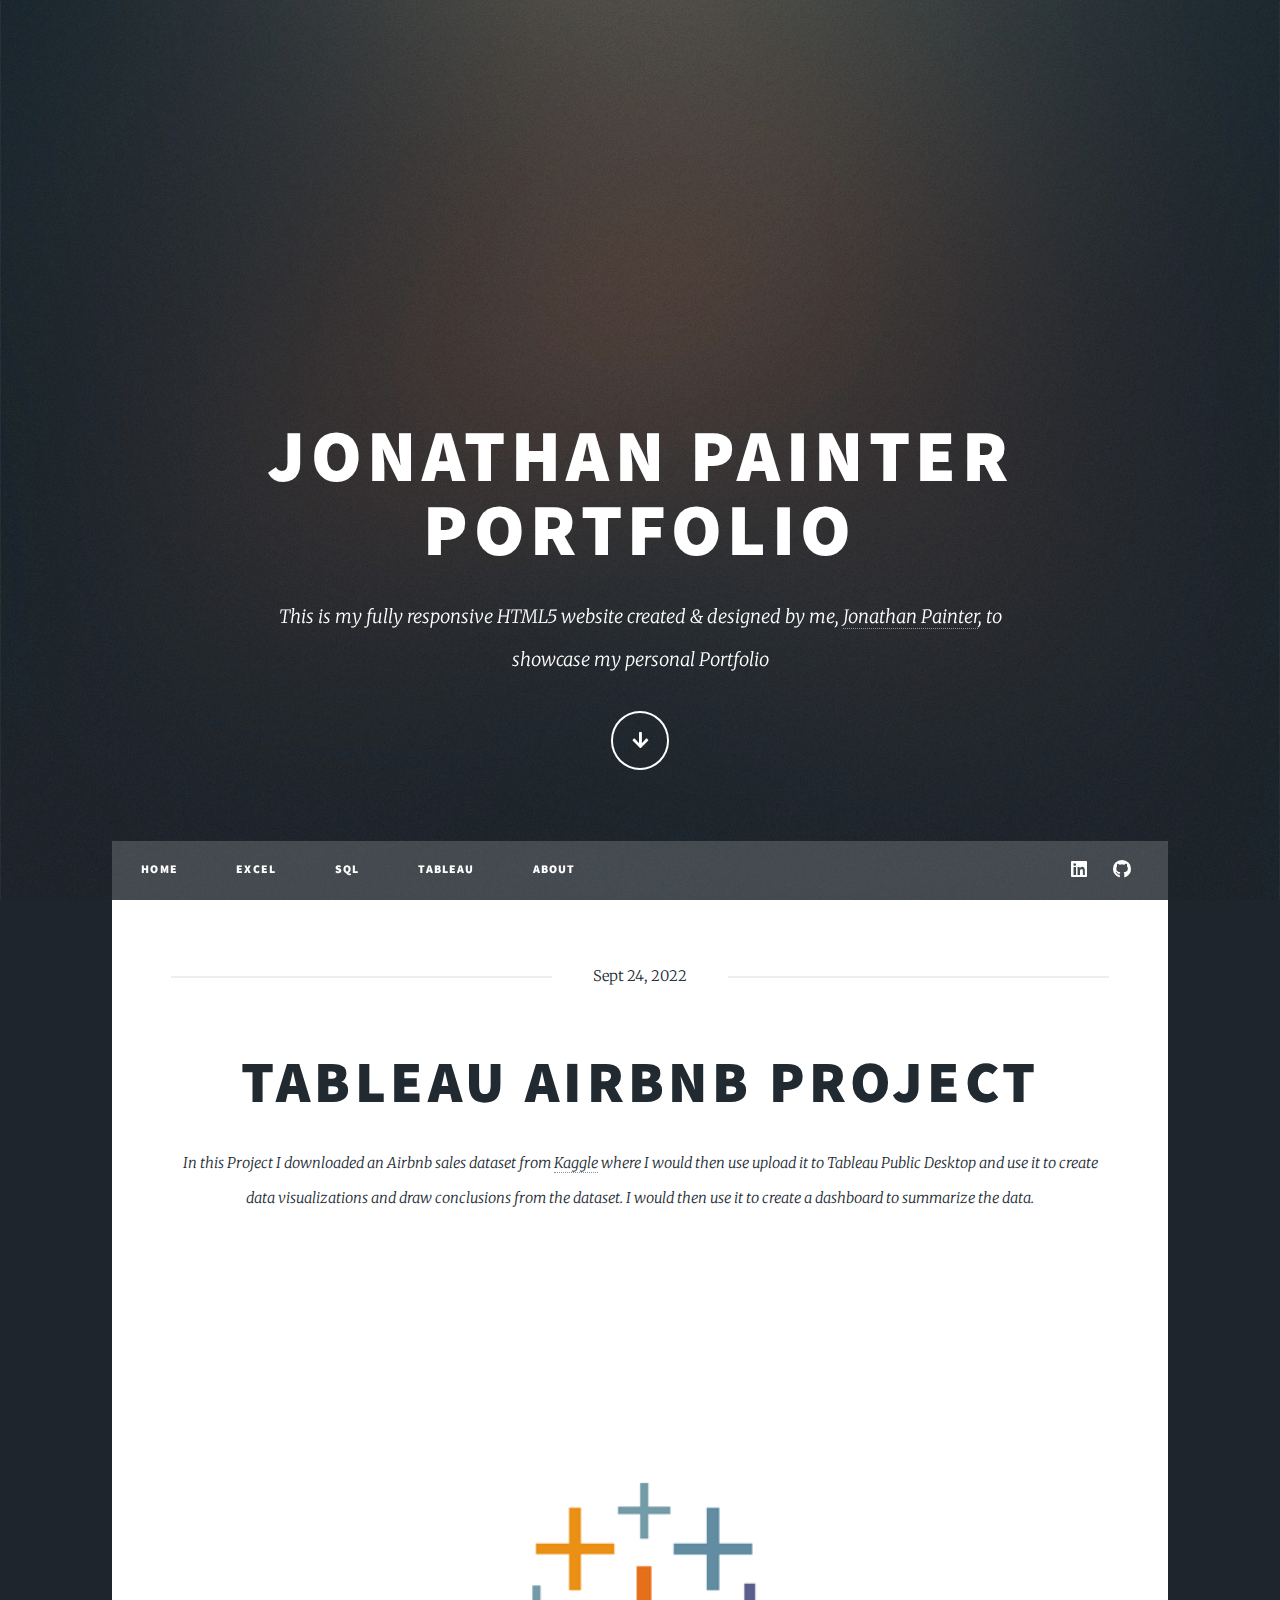
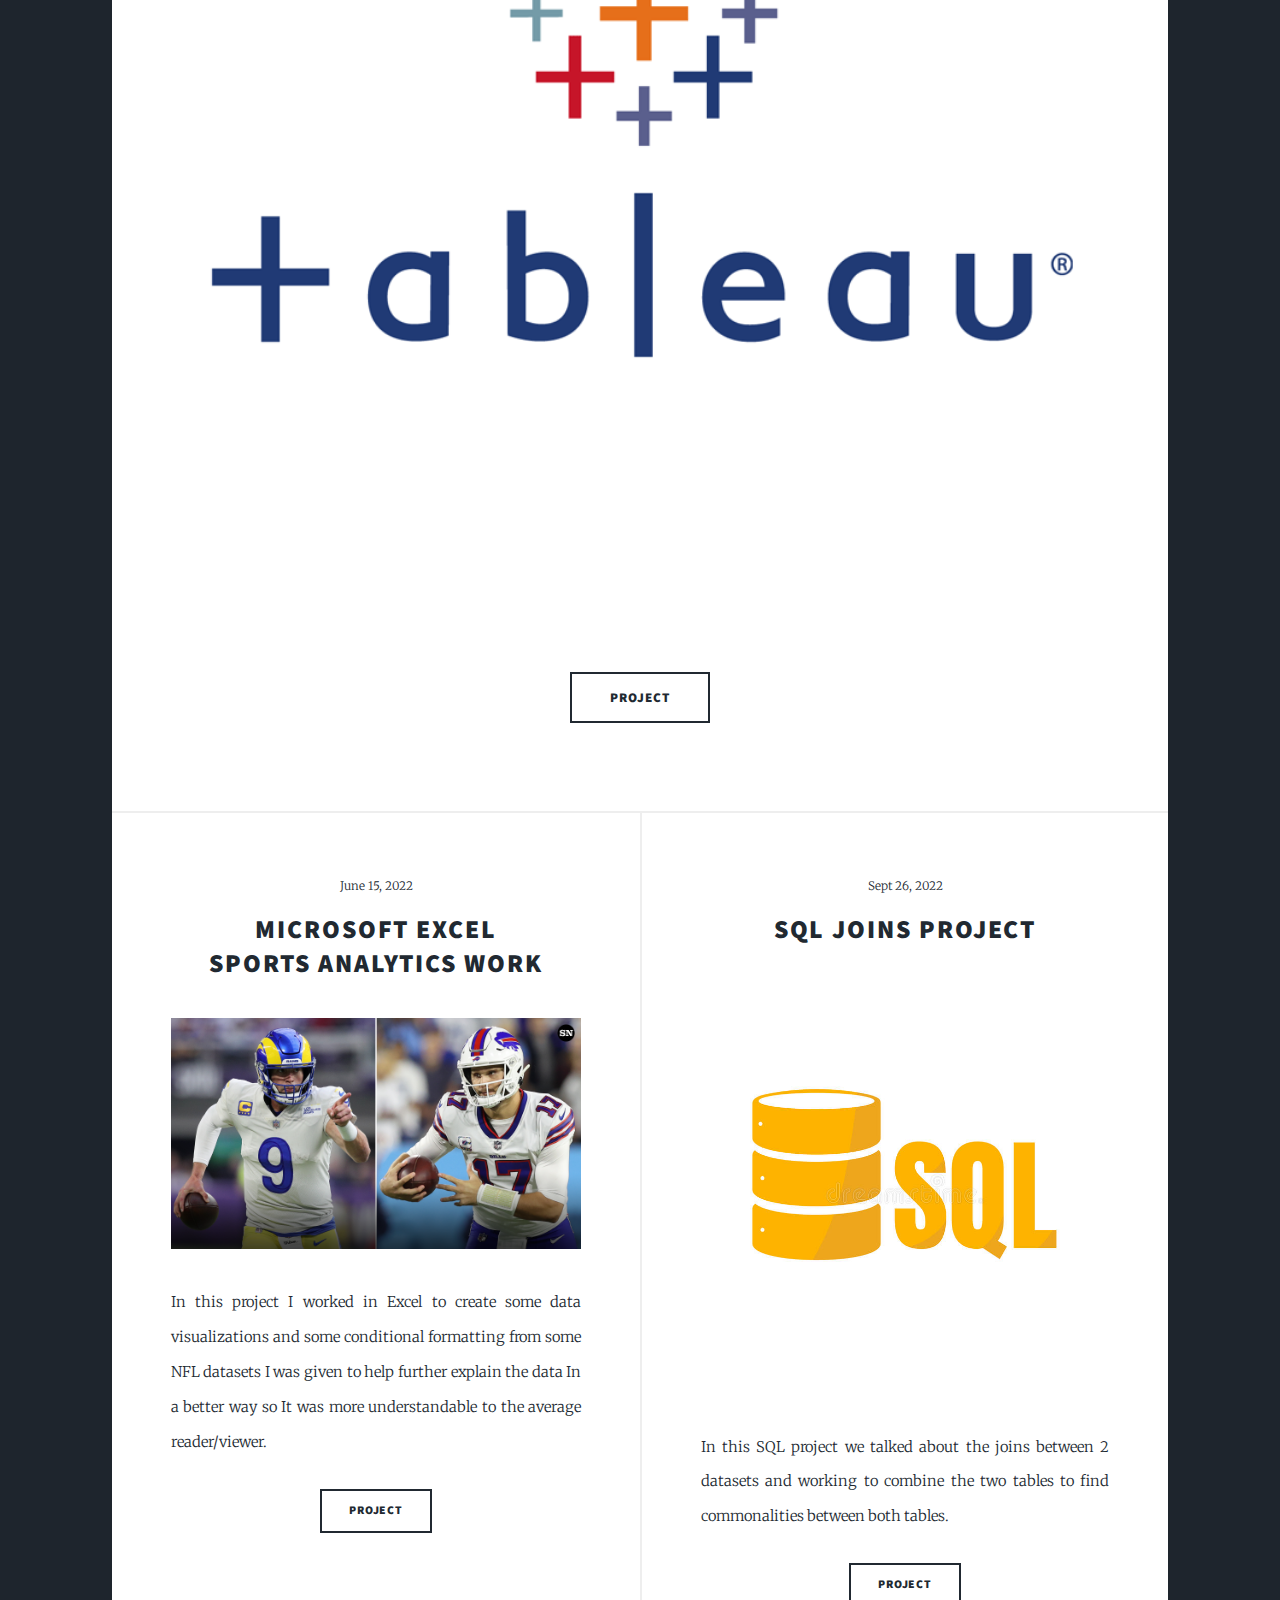
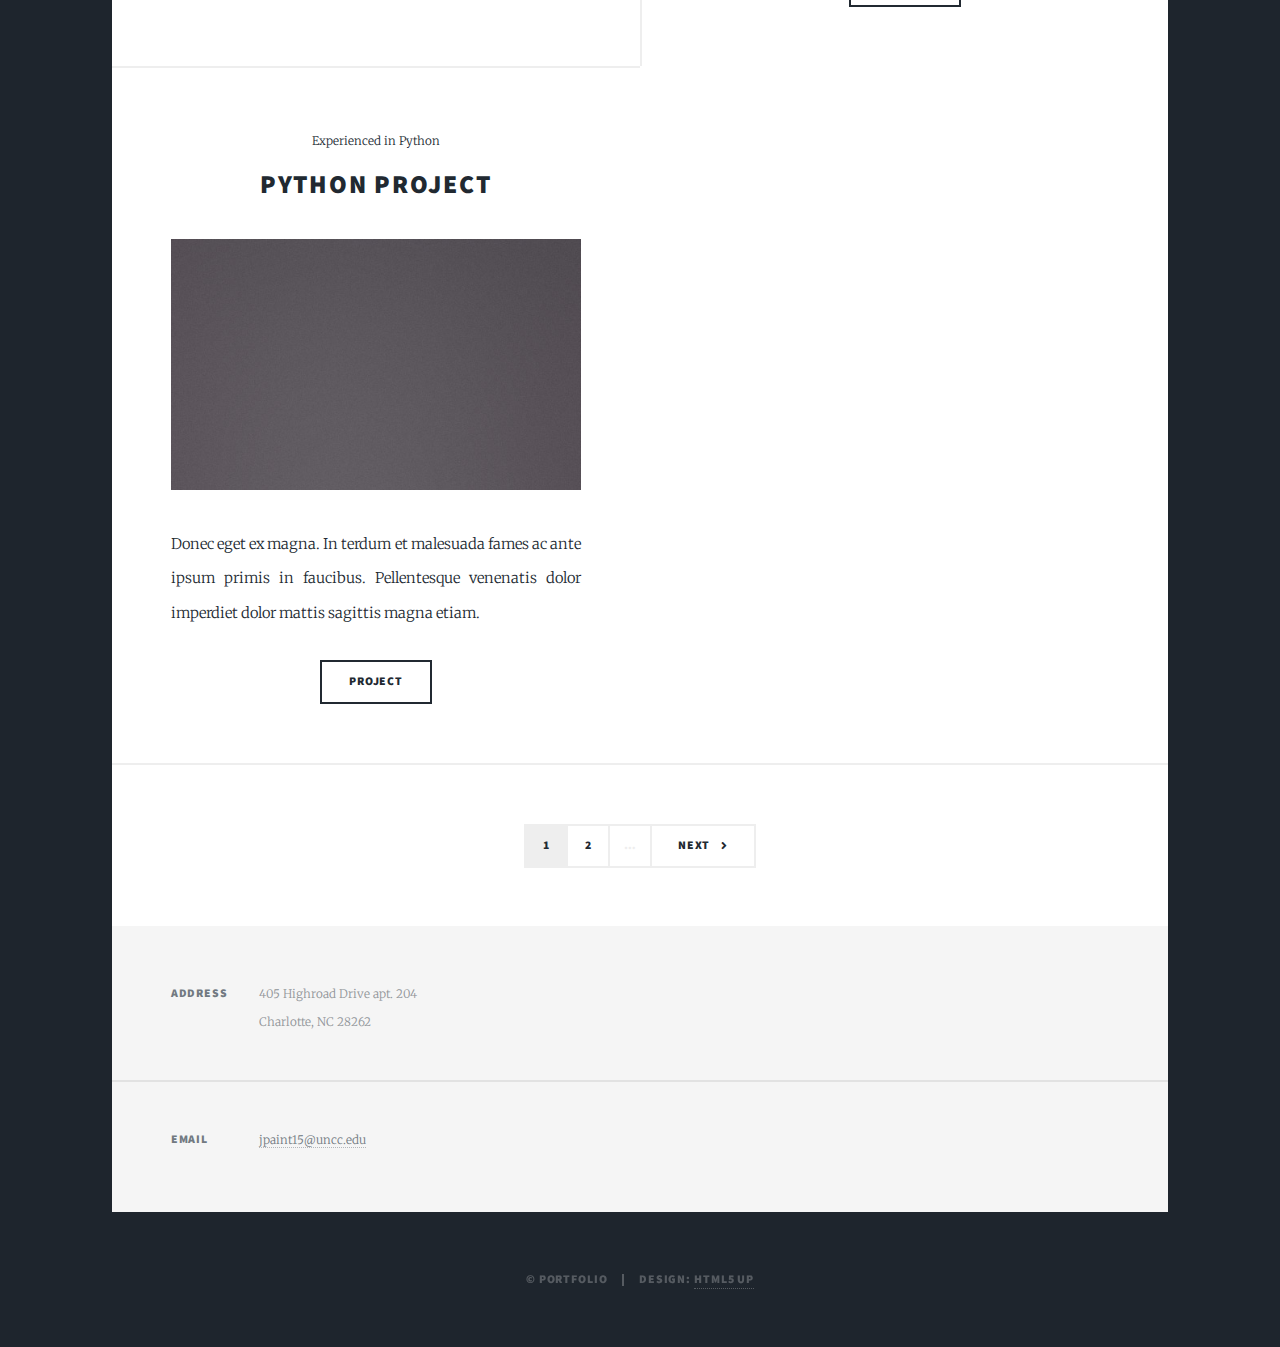
==== index.html @ 58d07cbe "Add files via upload" ====
<!DOCTYPE HTML>
<!--
	Massively by HTML5 UP
	html5up.net | @ajlkn
	Free for personal and commercial use under the CCA 3.0 license (html5up.net/license)
-->
<html>
	<head>
		<title>Jonathan Painter Portfolio</title>
		<meta charset="utf-8" />
		<meta name="viewport" content="width=device-width, initial-scale=1, user-scalable=no" />
		<link rel="stylesheet" href="assets/css/main.css" />
		<noscript><link rel="stylesheet" href="assets/css/noscript.css" /></noscript>
	</head>
	<body class="is-preload">

		<!-- Wrapper -->
			<div id="wrapper" class="fade-in">

				<!-- Intro -->
					<div id="intro">
						<h1>Jonathan Painter Portfolio<br />
						</h1>
						<p>This is my fully responsive HTML5 website created & designed by me, <a href="https://www.linkedin.com/in/jonathan-painter-15430a223/">Jonathan Painter</a>, to <br />
						showcase my personal Portfolio</p>
						<ul class="actions">
							<li><a href="#header" class="button icon solid solo fa-arrow-down scrolly">Continue</a></li>
						</ul>
					</div>

				<!-- Header -->
					<header id="header">
						<a href="index.html" class="logo">Portfolio</a>
					</header>

				<!-- Nav -->
					<nav id="nav">
						<ul class="links">
							<li class="in-active"><a href="index.html">Home</a></li>
							<li><a href="excel.html">Excel</a></li>
							<li><a href="sql.html">SQL</a></li>
							<li><a href="tableau.html">Tableau</a></li>
							<li><a href="about.html">About</a></li>
						</ul>
						<ul class="icons">
							<li><a href="#" class="icon brands fa-linkedin"><a class="active" href="https://www.linkedin.com/in/jonathan-painter-15430a223/"></a></a></li>
							<li><a href="#" class="icon brands fa-github"><span class="label">GitHub</span></a></li>
						</ul>
					</nav>

				<!-- Main -->
					<div id="main">

						<!-- Featured Post -->
							<article class="post featured">
								<header class="major">
									<span class="date">Sept 24, 2022</span>
										<h2><a href="projectTableau.html">Tableau AirBnb Project<br/>
										</a></h2>
									<p>In this Project I downloaded an Airbnb sales dataset from <a href="https://www.kaggle.com">Kaggle</a> where I would
										then use upload it to Tableau Public Desktop and use it to create data visualizations and draw conclusions
										from the dataset. I would then use it to create a dashboard to summarize the data.
									</p>
								</header>
								<a href="projectTableau.html" class="image main"><img src="images/tableau.png" alt="" /></a>
								<ul class="actions special">
									<li><a href="projectTableau.html" class="button large">Project</a></li>
								</ul>
							</article>

						<!-- Posts -->
							<section class="posts">
								<article>
									<header>
										<span class="date">June 15, 2022</span>
									<h2><a href="excelAnalyticsProject.html">Microsoft Excel<br />
									Sports Analytics Work</a></h2>
									</header>
									<a href="excelAnalyticsProject.html" class="image fit"><img src="images/ramsbills.png" alt="" /></a>
									<p>
									
									In this project I worked in Excel to create some data visualizations and some conditional formatting
									from some NFL datasets I was given to help further explain the data In a better way so It was more understandable
									to the average reader/viewer.
								</p>
									<ul class="actions special">
										<li><a href="excelAnalyticsProject.html" class="button">Project</a></li>
									</ul>
								</article>
								<article>
									<header>
										<span class="date">Sept 26, 2022</span>
										<h2><a href="sqlTut.html">SQL JOINS project</a></h2>
									</header>
									<a href="sqlTut.html" class="image fit"><img src="images/sql.jpg" alt="" /></a>
									<p>
										In this SQL project we talked about the joins between 2 datasets and working to combine the two tables
										to find commonalities between both tables.
									</p>
									<ul class="actions special">
										<li><a href="sqlTut.html" class="button">Project</a></li>
									</ul>
								</article>
								<article>
									<header>
										<span class="date">Experienced in Python</span>
										<h2><a href="#">Python Project<br />
										</a></h2>
									</header>
									<a href="#" class="image fit"><img src="images/pic04.jpg" alt="" /></a>
									<p>Donec eget ex magna. In terdum et malesuada fames ac ante ipsum primis in faucibus. Pellentesque venenatis dolor imperdiet dolor mattis sagittis magna etiam.</p>
									<ul class="actions special">
										<li><a href="#" class="button">Project</a></li>
									</ul>
								</article>
								
							</section>

						<!-- Footer -->
							<footer>
								<div class="pagination">
									<!--<a href="#" class="previous">Prev</a>-->
									<a href="#" class="page active">1</a>
									<a href="page2.html" class="page">2</a>
									<span class="extra">&hellip;</span>
									<a href="page2.html" class="next">Next</a>
								</div>
							</footer>

					</div>

				<!-- Footer -->
					<footer id="footer">
						<section class="split contact">
							<section class="alt">
								<h3>Address</h3>
								<p>405 Highroad Drive apt. 204<br />
								Charlotte, NC 28262</p>
							</section>
							<section>
								<h3>Email</h3>
								<p><a href="#">jpaint15@uncc.edu</a></p>
							</section>
						</section>
					</footer>

				<!-- Copyright -->
					<div id="copyright">
						<ul><li>&copy; Portfolio</li><li>Design: <a href="https://html5up.net">HTML5 UP</a></li></ul>
					</div>

			</div>

		<!-- Scripts -->
			<script src="assets/js/jquery.min.js"></script>
			<script src="assets/js/jquery.scrollex.min.js"></script>
			<script src="assets/js/jquery.scrolly.min.js"></script>
			<script src="assets/js/browser.min.js"></script>
			<script src="assets/js/breakpoints.min.js"></script>
			<script src="assets/js/util.js"></script>
			<script src="assets/js/main.js"></script>

	</body>
</html>
---- assets/css/main.css ----
@import url(fontawesome-all.min.css);
@import url("https://fonts.googleapis.com/css?family=Merriweather:300,700,300italic,700italic|Source+Sans+Pro:900");

/*
	Massively by HTML5 UP
	html5up.net | @ajlkn
	Free for personal and commercial use under the CCA 3.0 license (html5up.net/license)
*/

html, body, div, span, applet, object,
iframe, h1, h2, h3, h4, h5, h6, p, blockquote,
pre, a, abbr, acronym, address, big, cite,
code, del, dfn, em, img, ins, kbd, q, s, samp,
small, strike, strong, sub, sup, tt, var, b,
u, i, center, dl, dt, dd, ol, ul, li, fieldset,
form, label, legend, table, caption, tbody,
tfoot, thead, tr, th, td, article, aside,
canvas, details, embed, figure, figcaption,
footer, header, hgroup, menu, nav, output, ruby,
section, summary, time, mark, audio, video {
	margin: 0;
	padding: 0;
	border: 0;
	font-size: 100%;
	font: inherit;
	vertical-align: baseline;}

article, aside, details, figcaption, figure,
footer, header, hgroup, menu, nav, section {
	display: block;}

body {
	line-height: 1;
}

ol, ul {
	list-style: none;
}

blockquote, q {
	quotes: none;
}

	blockquote:before, blockquote:after, q:before, q:after {
		content: '';
		content: none;
	}

table {
	border-collapse: collapse;
	border-spacing: 0;
}

body {
	-webkit-text-size-adjust: none;
}

mark {
	background-color: transparent;
	color: inherit;
}

input::-moz-focus-inner {
	border: 0;
	padding: 0;
}

input, select, textarea {
	-moz-appearance: none;
	-webkit-appearance: none;
	-ms-appearance: none;
	appearance: none;
}

/* Basic */

	@-ms-viewport {
		width: device-width;
	}

	body {
		-ms-overflow-style: scrollbar;
	}

	@media screen and (max-width: 480px) {

		html, body {
			min-width: 320px;
		}

	}

	html {
		box-sizing: border-box;
	}

	*, *:before, *:after {
		box-sizing: inherit;
	}

	body {
		background-color: #1e252d;
	}

		body.is-preload *, body.is-preload *:before, body.is-preload *:after {
			-moz-animation: none !important;
			-webkit-animation: none !important;
			-ms-animation: none !important;
			animation: none !important;
			-moz-transition: none !important;
			-webkit-transition: none !important;
			-ms-transition: none !important;
			transition: none !important;
		}

/* Type */

	html {
		font-size: 16pt;
	}

		@media screen and (max-width: 1680px) {

			html {
				font-size: 12pt;
			}

		}

		@media screen and (max-width: 1280px) {

			html {
				font-size: 11pt;
			}

		}

		@media screen and (max-width: 360px) {

			html {
				font-size: 10pt;
			}

		}

	body {
		color: #212931;
	}

	body, input, select, textarea {
		font-family: "Merriweather", Georgia, serif;
		font-weight: 300;
		font-size: 1rem;
		line-height: 2.375;
	}

	a {
		-moz-transition: color 0.2s ease-in-out, background-color 0.2s ease-in-out, border-color 0.2s ease-in-out, box-shadow 0.2s ease-in-out;
		-webkit-transition: color 0.2s ease-in-out, background-color 0.2s ease-in-out, border-color 0.2s ease-in-out, box-shadow 0.2s ease-in-out;
		-ms-transition: color 0.2s ease-in-out, background-color 0.2s ease-in-out, border-color 0.2s ease-in-out, box-shadow 0.2s ease-in-out;
		transition: color 0.2s ease-in-out, background-color 0.2s ease-in-out, border-color 0.2s ease-in-out, box-shadow 0.2s ease-in-out;
		border-bottom: dotted 1px;
		text-decoration: none;
	}

		a:hover {
			border-bottom-color: transparent;
		}

	strong, b {
		font-weight: 600;
	}

	em, i {
		font-style: italic;
	}

	p {
		text-align: justify;
		margin: 0 0 2rem 0;
	}

	h1, h2, h3, h4, h5, h6 {
		font-family: "Source Sans Pro", Helvetica, sans-serif;
		font-weight: 900;
		line-height: 1.5;
		letter-spacing: 0.075em;
		text-transform: uppercase;
		margin: 0 0 1rem 0;
	}

		h1 a, h2 a, h3 a, h4 a, h5 a, h6 a {
			border-bottom: 0;
			color: inherit;
			text-decoration: none;
		}

	h1 {
		font-size: 4rem;
		line-height: 1.1;
		margin: 0 0 2rem 0;
	}

	h2 {
		font-size: 1.75rem;
		line-height: 1.3;
		margin: 0 0 1.5rem 0;
	}

	h3 {
		font-size: 1.25rem;
		margin: 0 0 1.5rem 0;
	}

	h4 {
		font-size: 1rem;
	}

	h5 {
		font-size: 0.9rem;
	}

	h6 {
		font-size: 0.8rem;
	}

	sub {
		font-size: 0.8rem;
		position: relative;
		top: 0.5rem;
	}

	sup {
		font-size: 0.8rem;
		position: relative;
		top: -0.5rem;
	}

	blockquote {
		border-left: solid 4px;
		font-style: italic;
		margin: 0 0 2rem 0;
		padding: 0.5rem 0 0.5rem 2rem;
	}

	code {
		border: solid 2px;
		font-family: "Courier New", monospace;
		font-size: 0.9rem;
		margin: 0 0.25rem;
		padding: 0.25rem 0.65rem;
	}

	pre {
		-webkit-overflow-scrolling: touch;
		font-family: "Courier New", monospace;
		font-size: 0.9rem;
		margin: 0 0 2rem 0;
	}

		pre code {
			display: block;
			line-height: 1.75;
			padding: 1rem 1.5rem;
			overflow-x: auto;
		}

	hr {
		border: 0;
		border-bottom: solid 2px;
		margin: 3rem 0;
	}

		hr.major {
			margin: 5rem 0;
		}

	.align-left {
		text-align: left;
	}

	.align-center {
		text-align: center;
	}

	.align-right {
		text-align: right;
	}

	input, select, textarea {
		color: #212931;
	}

	a {
		color: #212931;
		border-bottom-color: rgba(33, 41, 49, 0.5);
	}

		a:hover {
			border-bottom-color: transparent;
			color: #18bfef !important;
		}

	strong, b {
		color: #212931;
	}

	h1, h2, h3, h4, h5, h6 {
		color: #212931;
	}

	blockquote {
		border-left-color: #eeeeee;
	}

	code {
		background: rgba(220, 220, 220, 0.25);
		border-color: #eeeeee;
	}

	hr {
		border-bottom-color: #eeeeee;
	}

/* Row */

	.row {
		display: flex;
		flex-wrap: wrap;
		box-sizing: border-box;
		align-items: stretch;
	}

		.row > * {
			box-sizing: border-box;
		}

		.row.gtr-uniform > * > :last-child {
			margin-bottom: 0;
		}

		.row.aln-left {
			justify-content: flex-start;
		}

		.row.aln-center {
			justify-content: center;
		}

		.row.aln-right {
			justify-content: flex-end;
		}

		.row.aln-top {
			align-items: flex-start;
		}

		.row.aln-middle {
			align-items: center;
		}

		.row.aln-bottom {
			align-items: flex-end;
		}

		.row > .imp {
			order: -1;
		}

		.row > .col-1 {
			width: 8.33333%;
		}

		.row > .off-1 {
			margin-left: 8.33333%;
		}

		.row > .col-2 {
			width: 16.66667%;
		}

		.row > .off-2 {
			margin-left: 16.66667%;
		}

		.row > .col-3 {
			width: 25%;
		}

		.row > .off-3 {
			margin-left: 25%;
		}

		.row > .col-4 {
			width: 33.33333%;
		}

		.row > .off-4 {
			margin-left: 33.33333%;
		}

		.row > .col-5 {
			width: 41.66667%;
		}

		.row > .off-5 {
			margin-left: 41.66667%;
		}

		.row > .col-6 {
			width: 50%;
		}

		.row > .off-6 {
			margin-left: 50%;
		}

		.row > .col-7 {
			width: 58.33333%;
		}

		.row > .off-7 {
			margin-left: 58.33333%;
		}

		.row > .col-8 {
			width: 66.66667%;
		}

		.row > .off-8 {
			margin-left: 66.66667%;
		}

		.row > .col-9 {
			width: 75%;
		}

		.row > .off-9 {
			margin-left: 75%;
		}

		.row > .col-10 {
			width: 83.33333%;
		}

		.row > .off-10 {
			margin-left: 83.33333%;
		}

		.row > .col-11 {
			width: 91.66667%;
		}

		.row > .off-11 {
			margin-left: 91.66667%;
		}

		.row > .col-12 {
			width: 100%;
		}

		.row > .off-12 {
			margin-left: 100%;
		}

		.row.gtr-0 {
			margin-top: 0;
			margin-left: 0rem;
		}

			.row.gtr-0 > * {
				padding: 0 0 0 0rem;
			}

			.row.gtr-0.gtr-uniform {
				margin-top: 0rem;
			}

				.row.gtr-0.gtr-uniform > * {
					padding-top: 0rem;
				}

		.row.gtr-25 {
			margin-top: 0;
			margin-left: -0.375rem;
		}

			.row.gtr-25 > * {
				padding: 0 0 0 0.375rem;
			}

			.row.gtr-25.gtr-uniform {
				margin-top: -0.375rem;
			}

				.row.gtr-25.gtr-uniform > * {
					padding-top: 0.375rem;
				}

		.row.gtr-50 {
			margin-top: 0;
			margin-left: -0.75rem;
		}

			.row.gtr-50 > * {
				padding: 0 0 0 0.75rem;
			}

			.row.gtr-50.gtr-uniform {
				margin-top: -0.75rem;
			}

				.row.gtr-50.gtr-uniform > * {
					padding-top: 0.75rem;
				}

		.row {
			margin-top: 0;
			margin-left: -1.5rem;
		}

			.row > * {
				padding: 0 0 0 1.5rem;
			}

			.row.gtr-uniform {
				margin-top: -1.5rem;
			}

				.row.gtr-uniform > * {
					padding-top: 1.5rem;
				}

		.row.gtr-150 {
			margin-top: 0;
			margin-left: -2.25rem;
		}

			.row.gtr-150 > * {
				padding: 0 0 0 2.25rem;
			}

			.row.gtr-150.gtr-uniform {
				margin-top: -2.25rem;
			}

				.row.gtr-150.gtr-uniform > * {
					padding-top: 2.25rem;
				}

		.row.gtr-200 {
			margin-top: 0;
			margin-left: -3rem;
		}

			.row.gtr-200 > * {
				padding: 0 0 0 3rem;
			}

			.row.gtr-200.gtr-uniform {
				margin-top: -3rem;
			}

				.row.gtr-200.gtr-uniform > * {
					padding-top: 3rem;
				}

		@media screen and (max-width: 1680px) {

			.row {
				display: flex;
				flex-wrap: wrap;
				box-sizing: border-box;
				align-items: stretch;
			}

				.row > * {
					box-sizing: border-box;
				}

				.row.gtr-uniform > * > :last-child {
					margin-bottom: 0;
				}

				.row.aln-left {
					justify-content: flex-start;
				}

				.row.aln-center {
					justify-content: center;
				}

				.row.aln-right {
					justify-content: flex-end;
				}

				.row.aln-top {
					align-items: flex-start;
				}

				.row.aln-middle {
					align-items: center;
				}

				.row.aln-bottom {
					align-items: flex-end;
				}

				.row > .imp-xlarge {
					order: -1;
				}

				.row > .col-1-xlarge {
					width: 8.33333%;
				}

				.row > .off-1-xlarge {
					margin-left: 8.33333%;
				}

				.row > .col-2-xlarge {
					width: 16.66667%;
				}

				.row > .off-2-xlarge {
					margin-left: 16.66667%;
				}

				.row > .col-3-xlarge {
					width: 25%;
				}

				.row > .off-3-xlarge {
					margin-left: 25%;
				}

				.row > .col-4-xlarge {
					width: 33.33333%;
				}

				.row > .off-4-xlarge {
					margin-left: 33.33333%;
				}

				.row > .col-5-xlarge {
					width: 41.66667%;
				}

				.row > .off-5-xlarge {
					margin-left: 41.66667%;
				}

				.row > .col-6-xlarge {
					width: 50%;
				}

				.row > .off-6-xlarge {
					margin-left: 50%;
				}

				.row > .col-7-xlarge {
					width: 58.33333%;
				}

				.row > .off-7-xlarge {
					margin-left: 58.33333%;
				}

				.row > .col-8-xlarge {
					width: 66.66667%;
				}

				.row > .off-8-xlarge {
					margin-left: 66.66667%;
				}

				.row > .col-9-xlarge {
					width: 75%;
				}

				.row > .off-9-xlarge {
					margin-left: 75%;
				}

				.row > .col-10-xlarge {
					width: 83.33333%;
				}

				.row > .off-10-xlarge {
					margin-left: 83.33333%;
				}

				.row > .col-11-xlarge {
					width: 91.66667%;
				}

				.row > .off-11-xlarge {
					margin-left: 91.66667%;
				}

				.row > .col-12-xlarge {
					width: 100%;
				}

				.row > .off-12-xlarge {
					margin-left: 100%;
				}

				.row.gtr-0 {
					margin-top: 0;
					margin-left: 0rem;
				}

					.row.gtr-0 > * {
						padding: 0 0 0 0rem;
					}

					.row.gtr-0.gtr-uniform {
						margin-top: 0rem;
					}

						.row.gtr-0.gtr-uniform > * {
							padding-top: 0rem;
						}

				.row.gtr-25 {
					margin-top: 0;
					margin-left: -0.375rem;
				}

					.row.gtr-25 > * {
						padding: 0 0 0 0.375rem;
					}

					.row.gtr-25.gtr-uniform {
						margin-top: -0.375rem;
					}

						.row.gtr-25.gtr-uniform > * {
							padding-top: 0.375rem;
						}

				.row.gtr-50 {
					margin-top: 0;
					margin-left: -0.75rem;
				}

					.row.gtr-50 > * {
						padding: 0 0 0 0.75rem;
					}

					.row.gtr-50.gtr-uniform {
						margin-top: -0.75rem;
					}

						.row.gtr-50.gtr-uniform > * {
							padding-top: 0.75rem;
						}

				.row {
					margin-top: 0;
					margin-left: -1.5rem;
				}

					.row > * {
						padding: 0 0 0 1.5rem;
					}

					.row.gtr-uniform {
						margin-top: -1.5rem;
					}

						.row.gtr-uniform > * {
							padding-top: 1.5rem;
						}

				.row.gtr-150 {
					margin-top: 0;
					margin-left: -2.25rem;
				}

					.row.gtr-150 > * {
						padding: 0 0 0 2.25rem;
					}

					.row.gtr-150.gtr-uniform {
						margin-top: -2.25rem;
					}

						.row.gtr-150.gtr-uniform > * {
							padding-top: 2.25rem;
						}

				.row.gtr-200 {
					margin-top: 0;
					margin-left: -3rem;
				}

					.row.gtr-200 > * {
						padding: 0 0 0 3rem;
					}

					.row.gtr-200.gtr-uniform {
						margin-top: -3rem;
					}

						.row.gtr-200.gtr-uniform > * {
							padding-top: 3rem;
						}

		}

		@media screen and (max-width: 1280px) {

			.row {
				display: flex;
				flex-wrap: wrap;
				box-sizing: border-box;
				align-items: stretch;
			}

				.row > * {
					box-sizing: border-box;
				}

				.row.gtr-uniform > * > :last-child {
					margin-bottom: 0;
				}

				.row.aln-left {
					justify-content: flex-start;
				}

				.row.aln-center {
					justify-content: center;
				}

				.row.aln-right {
					justify-content: flex-end;
				}

				.row.aln-top {
					align-items: flex-start;
				}

				.row.aln-middle {
					align-items: center;
				}

				.row.aln-bottom {
					align-items: flex-end;
				}

				.row > .imp-large {
					order: -1;
				}

				.row > .col-1-large {
					width: 8.33333%;
				}

				.row > .off-1-large {
					margin-left: 8.33333%;
				}

				.row > .col-2-large {
					width: 16.66667%;
				}

				.row > .off-2-large {
					margin-left: 16.66667%;
				}

				.row > .col-3-large {
					width: 25%;
				}

				.row > .off-3-large {
					margin-left: 25%;
				}

				.row > .col-4-large {
					width: 33.33333%;
				}

				.row > .off-4-large {
					margin-left: 33.33333%;
				}

				.row > .col-5-large {
					width: 41.66667%;
				}

				.row > .off-5-large {
					margin-left: 41.66667%;
				}

				.row > .col-6-large {
					width: 50%;
				}

				.row > .off-6-large {
					margin-left: 50%;
				}

				.row > .col-7-large {
					width: 58.33333%;
				}

				.row > .off-7-large {
					margin-left: 58.33333%;
				}

				.row > .col-8-large {
					width: 66.66667%;
				}

				.row > .off-8-large {
					margin-left: 66.66667%;
				}

				.row > .col-9-large {
					width: 75%;
				}

				.row > .off-9-large {
					margin-left: 75%;
				}

				.row > .col-10-large {
					width: 83.33333%;
				}

				.row > .off-10-large {
					margin-left: 83.33333%;
				}

				.row > .col-11-large {
					width: 91.66667%;
				}

				.row > .off-11-large {
					margin-left: 91.66667%;
				}

				.row > .col-12-large {
					width: 100%;
				}

				.row > .off-12-large {
					margin-left: 100%;
				}

				.row.gtr-0 {
					margin-top: 0;
					margin-left: 0rem;
				}

					.row.gtr-0 > * {
						padding: 0 0 0 0rem;
					}

					.row.gtr-0.gtr-uniform {
						margin-top: 0rem;
					}

						.row.gtr-0.gtr-uniform > * {
							padding-top: 0rem;
						}

				.row.gtr-25 {
					margin-top: 0;
					margin-left: -0.375rem;
				}

					.row.gtr-25 > * {
						padding: 0 0 0 0.375rem;
					}

					.row.gtr-25.gtr-uniform {
						margin-top: -0.375rem;
					}

						.row.gtr-25.gtr-uniform > * {
							padding-top: 0.375rem;
						}

				.row.gtr-50 {
					margin-top: 0;
					margin-left: -0.75rem;
				}

					.row.gtr-50 > * {
						padding: 0 0 0 0.75rem;
					}

					.row.gtr-50.gtr-uniform {
						margin-top: -0.75rem;
					}

						.row.gtr-50.gtr-uniform > * {
							padding-top: 0.75rem;
						}

				.row {
					margin-top: 0;
					margin-left: -1.5rem;
				}

					.row > * {
						padding: 0 0 0 1.5rem;
					}

					.row.gtr-uniform {
						margin-top: -1.5rem;
					}

						.row.gtr-uniform > * {
							padding-top: 1.5rem;
						}

				.row.gtr-150 {
					margin-top: 0;
					margin-left: -2.25rem;
				}

					.row.gtr-150 > * {
						padding: 0 0 0 2.25rem;
					}

					.row.gtr-150.gtr-uniform {
						margin-top: -2.25rem;
					}

						.row.gtr-150.gtr-uniform > * {
							padding-top: 2.25rem;
						}

				.row.gtr-200 {
					margin-top: 0;
					margin-left: -3rem;
				}

					.row.gtr-200 > * {
						padding: 0 0 0 3rem;
					}

					.row.gtr-200.gtr-uniform {
						margin-top: -3rem;
					}

						.row.gtr-200.gtr-uniform > * {
							padding-top: 3rem;
						}

		}

		@media screen and (max-width: 980px) {

			.row {
				display: flex;
				flex-wrap: wrap;
				box-sizing: border-box;
				align-items: stretch;
			}

				.row > * {
					box-sizing: border-box;
				}

				.row.gtr-uniform > * > :last-child {
					margin-bottom: 0;
				}

				.row.aln-left {
					justify-content: flex-start;
				}

				.row.aln-center {
					justify-content: center;
				}

				.row.aln-right {
					justify-content: flex-end;
				}

				.row.aln-top {
					align-items: flex-start;
				}

				.row.aln-middle {
					align-items: center;
				}

				.row.aln-bottom {
					align-items: flex-end;
				}

				.row > .imp-medium {
					order: -1;
				}

				.row > .col-1-medium {
					width: 8.33333%;
				}

				.row > .off-1-medium {
					margin-left: 8.33333%;
				}

				.row > .col-2-medium {
					width: 16.66667%;
				}

				.row > .off-2-medium {
					margin-left: 16.66667%;
				}

				.row > .col-3-medium {
					width: 25%;
				}

				.row > .off-3-medium {
					margin-left: 25%;
				}

				.row > .col-4-medium {
					width: 33.33333%;
				}

				.row > .off-4-medium {
					margin-left: 33.33333%;
				}

				.row > .col-5-medium {
					width: 41.66667%;
				}

				.row > .off-5-medium {
					margin-left: 41.66667%;
				}

				.row > .col-6-medium {
					width: 50%;
				}

				.row > .off-6-medium {
					margin-left: 50%;
				}

				.row > .col-7-medium {
					width: 58.33333%;
				}

				.row > .off-7-medium {
					margin-left: 58.33333%;
				}

				.row > .col-8-medium {
					width: 66.66667%;
				}

				.row > .off-8-medium {
					margin-left: 66.66667%;
				}

				.row > .col-9-medium {
					width: 75%;
				}

				.row > .off-9-medium {
					margin-left: 75%;
				}

				.row > .col-10-medium {
					width: 83.33333%;
				}

				.row > .off-10-medium {
					margin-left: 83.33333%;
				}

				.row > .col-11-medium {
					width: 91.66667%;
				}

				.row > .off-11-medium {
					margin-left: 91.66667%;
				}

				.row > .col-12-medium {
					width: 100%;
				}

				.row > .off-12-medium {
					margin-left: 100%;
				}

				.row.gtr-0 {
					margin-top: 0;
					margin-left: 0rem;
				}

					.row.gtr-0 > * {
						padding: 0 0 0 0rem;
					}

					.row.gtr-0.gtr-uniform {
						margin-top: 0rem;
					}

						.row.gtr-0.gtr-uniform > * {
							padding-top: 0rem;
						}

				.row.gtr-25 {
					margin-top: 0;
					margin-left: -0.375rem;
				}

					.row.gtr-25 > * {
						padding: 0 0 0 0.375rem;
					}

					.row.gtr-25.gtr-uniform {
						margin-top: -0.375rem;
					}

						.row.gtr-25.gtr-uniform > * {
							padding-top: 0.375rem;
						}

				.row.gtr-50 {
					margin-top: 0;
					margin-left: -0.75rem;
				}

					.row.gtr-50 > * {
						padding: 0 0 0 0.75rem;
					}

					.row.gtr-50.gtr-uniform {
						margin-top: -0.75rem;
					}

						.row.gtr-50.gtr-uniform > * {
							padding-top: 0.75rem;
						}

				.row {
					margin-top: 0;
					margin-left: -1.5rem;
				}

					.row > * {
						padding: 0 0 0 1.5rem;
					}

					.row.gtr-uniform {
						margin-top: -1.5rem;
					}

						.row.gtr-uniform > * {
							padding-top: 1.5rem;
						}

				.row.gtr-150 {
					margin-top: 0;
					margin-left: -2.25rem;
				}

					.row.gtr-150 > * {
						padding: 0 0 0 2.25rem;
					}

					.row.gtr-150.gtr-uniform {
						margin-top: -2.25rem;
					}

						.row.gtr-150.gtr-uniform > * {
							padding-top: 2.25rem;
						}

				.row.gtr-200 {
					margin-top: 0;
					margin-left: -3rem;
				}

					.row.gtr-200 > * {
						padding: 0 0 0 3rem;
					}

					.row.gtr-200.gtr-uniform {
						margin-top: -3rem;
					}

						.row.gtr-200.gtr-uniform > * {
							padding-top: 3rem;
						}

		}

		@media screen and (max-width: 736px) {

			.row {
				display: flex;
				flex-wrap: wrap;
				box-sizing: border-box;
				align-items: stretch;
			}

				.row > * {
					box-sizing: border-box;
				}

				.row.gtr-uniform > * > :last-child {
					margin-bottom: 0;
				}

				.row.aln-left {
					justify-content: flex-start;
				}

				.row.aln-center {
					justify-content: center;
				}

				.row.aln-right {
					justify-content: flex-end;
				}

				.row.aln-top {
					align-items: flex-start;
				}

				.row.aln-middle {
					align-items: center;
				}

				.row.aln-bottom {
					align-items: flex-end;
				}

				.row > .imp-small {
					order: -1;
				}

				.row > .col-1-small {
					width: 8.33333%;
				}

				.row > .off-1-small {
					margin-left: 8.33333%;
				}

				.row > .col-2-small {
					width: 16.66667%;
				}

				.row > .off-2-small {
					margin-left: 16.66667%;
				}

				.row > .col-3-small {
					width: 25%;
				}

				.row > .off-3-small {
					margin-left: 25%;
				}

				.row > .col-4-small {
					width: 33.33333%;
				}

				.row > .off-4-small {
					margin-left: 33.33333%;
				}

				.row > .col-5-small {
					width: 41.66667%;
				}

				.row > .off-5-small {
					margin-left: 41.66667%;
				}

				.row > .col-6-small {
					width: 50%;
				}

				.row > .off-6-small {
					margin-left: 50%;
				}

				.row > .col-7-small {
					width: 58.33333%;
				}

				.row > .off-7-small {
					margin-left: 58.33333%;
				}

				.row > .col-8-small {
					width: 66.66667%;
				}

				.row > .off-8-small {
					margin-left: 66.66667%;
				}

				.row > .col-9-small {
					width: 75%;
				}

				.row > .off-9-small {
					margin-left: 75%;
				}

				.row > .col-10-small {
					width: 83.33333%;
				}

				.row > .off-10-small {
					margin-left: 83.33333%;
				}

				.row > .col-11-small {
					width: 91.66667%;
				}

				.row > .off-11-small {
					margin-left: 91.66667%;
				}

				.row > .col-12-small {
					width: 100%;
				}

				.row > .off-12-small {
					margin-left: 100%;
				}

				.row.gtr-0 {
					margin-top: 0;
					margin-left: 0rem;
				}

					.row.gtr-0 > * {
						padding: 0 0 0 0rem;
					}

					.row.gtr-0.gtr-uniform {
						margin-top: 0rem;
					}

						.row.gtr-0.gtr-uniform > * {
							padding-top: 0rem;
						}

				.row.gtr-25 {
					margin-top: 0;
					margin-left: -0.375rem;
				}

					.row.gtr-25 > * {
						padding: 0 0 0 0.375rem;
					}

					.row.gtr-25.gtr-uniform {
						margin-top: -0.375rem;
					}

						.row.gtr-25.gtr-uniform > * {
							padding-top: 0.375rem;
						}

				.row.gtr-50 {
					margin-top: 0;
					margin-left: -0.75rem;
				}

					.row.gtr-50 > * {
						padding: 0 0 0 0.75rem;
					}

					.row.gtr-50.gtr-uniform {
						margin-top: -0.75rem;
					}

						.row.gtr-50.gtr-uniform > * {
							padding-top: 0.75rem;
						}

				.row {
					margin-top: 0;
					margin-left: -1.5rem;
				}

					.row > * {
						padding: 0 0 0 1.5rem;
					}

					.row.gtr-uniform {
						margin-top: -1.5rem;
					}

						.row.gtr-uniform > * {
							padding-top: 1.5rem;
						}

				.row.gtr-150 {
					margin-top: 0;
					margin-left: -2.25rem;
				}

					.row.gtr-150 > * {
						padding: 0 0 0 2.25rem;
					}

					.row.gtr-150.gtr-uniform {
						margin-top: -2.25rem;
					}

						.row.gtr-150.gtr-uniform > * {
							padding-top: 2.25rem;
						}

				.row.gtr-200 {
					margin-top: 0;
					margin-left: -3rem;
				}

					.row.gtr-200 > * {
						padding: 0 0 0 3rem;
					}

					.row.gtr-200.gtr-uniform {
						margin-top: -3rem;
					}

						.row.gtr-200.gtr-uniform > * {
							padding-top: 3rem;
						}

		}

		@media screen and (max-width: 480px) {

			.row {
				display: flex;
				flex-wrap: wrap;
				box-sizing: border-box;
				align-items: stretch;
			}

				.row > * {
					box-sizing: border-box;
				}

				.row.gtr-uniform > * > :last-child {
					margin-bottom: 0;
				}

				.row.aln-left {
					justify-content: flex-start;
				}

				.row.aln-center {
					justify-content: center;
				}

				.row.aln-right {
					justify-content: flex-end;
				}

				.row.aln-top {
					align-items: flex-start;
				}

				.row.aln-middle {
					align-items: center;
				}

				.row.aln-bottom {
					align-items: flex-end;
				}

				.row > .imp-xsmall {
					order: -1;
				}

				.row > .col-1-xsmall {
					width: 8.33333%;
				}

				.row > .off-1-xsmall {
					margin-left: 8.33333%;
				}

				.row > .col-2-xsmall {
					width: 16.66667%;
				}

				.row > .off-2-xsmall {
					margin-left: 16.66667%;
				}

				.row > .col-3-xsmall {
					width: 25%;
				}

				.row > .off-3-xsmall {
					margin-left: 25%;
				}

				.row > .col-4-xsmall {
					width: 33.33333%;
				}

				.row > .off-4-xsmall {
					margin-left: 33.33333%;
				}

				.row > .col-5-xsmall {
					width: 41.66667%;
				}

				.row > .off-5-xsmall {
					margin-left: 41.66667%;
				}

				.row > .col-6-xsmall {
					width: 50%;
				}

				.row > .off-6-xsmall {
					margin-left: 50%;
				}

				.row > .col-7-xsmall {
					width: 58.33333%;
				}

				.row > .off-7-xsmall {
					margin-left: 58.33333%;
				}

				.row > .col-8-xsmall {
					width: 66.66667%;
				}

				.row > .off-8-xsmall {
					margin-left: 66.66667%;
				}

				.row > .col-9-xsmall {
					width: 75%;
				}

				.row > .off-9-xsmall {
					margin-left: 75%;
				}

				.row > .col-10-xsmall {
					width: 83.33333%;
				}

				.row > .off-10-xsmall {
					margin-left: 83.33333%;
				}

				.row > .col-11-xsmall {
					width: 91.66667%;
				}

				.row > .off-11-xsmall {
					margin-left: 91.66667%;
				}

				.row > .col-12-xsmall {
					width: 100%;
				}

				.row > .off-12-xsmall {
					margin-left: 100%;
				}

				.row.gtr-0 {
					margin-top: 0;
					margin-left: 0rem;
				}

					.row.gtr-0 > * {
						padding: 0 0 0 0rem;
					}

					.row.gtr-0.gtr-uniform {
						margin-top: 0rem;
					}

						.row.gtr-0.gtr-uniform > * {
							padding-top: 0rem;
						}

				.row.gtr-25 {
					margin-top: 0;
					margin-left: -0.375rem;
				}

					.row.gtr-25 > * {
						padding: 0 0 0 0.375rem;
					}

					.row.gtr-25.gtr-uniform {
						margin-top: -0.375rem;
					}

						.row.gtr-25.gtr-uniform > * {
							padding-top: 0.375rem;
						}

				.row.gtr-50 {
					margin-top: 0;
					margin-left: -0.75rem;
				}

					.row.gtr-50 > * {
						padding: 0 0 0 0.75rem;
					}

					.row.gtr-50.gtr-uniform {
						margin-top: -0.75rem;
					}

						.row.gtr-50.gtr-uniform > * {
							padding-top: 0.75rem;
						}

				.row {
					margin-top: 0;
					margin-left: -1.5rem;
				}

					.row > * {
						padding: 0 0 0 1.5rem;
					}

					.row.gtr-uniform {
						margin-top: -1.5rem;
					}

						.row.gtr-uniform > * {
							padding-top: 1.5rem;
						}

				.row.gtr-150 {
					margin-top: 0;
					margin-left: -2.25rem;
				}

					.row.gtr-150 > * {
						padding: 0 0 0 2.25rem;
					}

					.row.gtr-150.gtr-uniform {
						margin-top: -2.25rem;
					}

						.row.gtr-150.gtr-uniform > * {
							padding-top: 2.25rem;
						}

				.row.gtr-200 {
					margin-top: 0;
					margin-left: -3rem;
				}

					.row.gtr-200 > * {
						padding: 0 0 0 3rem;
					}

					.row.gtr-200.gtr-uniform {
						margin-top: -3rem;
					}

						.row.gtr-200.gtr-uniform > * {
							padding-top: 3rem;
						}

		}

		@media screen and (max-width: 360px) {

			.row {
				display: flex;
				flex-wrap: wrap;
				box-sizing: border-box;
				align-items: stretch;
			}

				.row > * {
					box-sizing: border-box;
				}

				.row.gtr-uniform > * > :last-child {
					margin-bottom: 0;
				}

				.row.aln-left {
					justify-content: flex-start;
				}

				.row.aln-center {
					justify-content: center;
				}

				.row.aln-right {
					justify-content: flex-end;
				}

				.row.aln-top {
					align-items: flex-start;
				}

				.row.aln-middle {
					align-items: center;
				}

				.row.aln-bottom {
					align-items: flex-end;
				}

				.row > .imp-xxsmall {
					order: -1;
				}

				.row > .col-1-xxsmall {
					width: 8.33333%;
				}

				.row > .off-1-xxsmall {
					margin-left: 8.33333%;
				}

				.row > .col-2-xxsmall {
					width: 16.66667%;
				}

				.row > .off-2-xxsmall {
					margin-left: 16.66667%;
				}

				.row > .col-3-xxsmall {
					width: 25%;
				}

				.row > .off-3-xxsmall {
					margin-left: 25%;
				}

				.row > .col-4-xxsmall {
					width: 33.33333%;
				}

				.row > .off-4-xxsmall {
					margin-left: 33.33333%;
				}

				.row > .col-5-xxsmall {
					width: 41.66667%;
				}

				.row > .off-5-xxsmall {
					margin-left: 41.66667%;
				}

				.row > .col-6-xxsmall {
					width: 50%;
				}

				.row > .off-6-xxsmall {
					margin-left: 50%;
				}

				.row > .col-7-xxsmall {
					width: 58.33333%;
				}

				.row > .off-7-xxsmall {
					margin-left: 58.33333%;
				}

				.row > .col-8-xxsmall {
					width: 66.66667%;
				}

				.row > .off-8-xxsmall {
					margin-left: 66.66667%;
				}

				.row > .col-9-xxsmall {
					width: 75%;
				}

				.row > .off-9-xxsmall {
					margin-left: 75%;
				}

				.row > .col-10-xxsmall {
					width: 83.33333%;
				}

				.row > .off-10-xxsmall {
					margin-left: 83.33333%;
				}

				.row > .col-11-xxsmall {
					width: 91.66667%;
				}

				.row > .off-11-xxsmall {
					margin-left: 91.66667%;
				}

				.row > .col-12-xxsmall {
					width: 100%;
				}

				.row > .off-12-xxsmall {
					margin-left: 100%;
				}

				.row.gtr-0 {
					margin-top: 0;
					margin-left: 0rem;
				}

					.row.gtr-0 > * {
						padding: 0 0 0 0rem;
					}

					.row.gtr-0.gtr-uniform {
						margin-top: 0rem;
					}

						.row.gtr-0.gtr-uniform > * {
							padding-top: 0rem;
						}

				.row.gtr-25 {
					margin-top: 0;
					margin-left: -0.375rem;
				}

					.row.gtr-25 > * {
						padding: 0 0 0 0.375rem;
					}

					.row.gtr-25.gtr-uniform {
						margin-top: -0.375rem;
					}

						.row.gtr-25.gtr-uniform > * {
							padding-top: 0.375rem;
						}

				.row.gtr-50 {
					margin-top: 0;
					margin-left: -0.75rem;
				}

					.row.gtr-50 > * {
						padding: 0 0 0 0.75rem;
					}

					.row.gtr-50.gtr-uniform {
						margin-top: -0.75rem;
					}

						.row.gtr-50.gtr-uniform > * {
							padding-top: 0.75rem;
						}

				.row {
					margin-top: 0;
					margin-left: -1.5rem;
				}

					.row > * {
						padding: 0 0 0 1.5rem;
					}

					.row.gtr-uniform {
						margin-top: -1.5rem;
					}

						.row.gtr-uniform > * {
							padding-top: 1.5rem;
						}

				.row.gtr-150 {
					margin-top: 0;
					margin-left: -2.25rem;
				}

					.row.gtr-150 > * {
						padding: 0 0 0 2.25rem;
					}

					.row.gtr-150.gtr-uniform {
						margin-top: -2.25rem;
					}

						.row.gtr-150.gtr-uniform > * {
							padding-top: 2.25rem;
						}

				.row.gtr-200 {
					margin-top: 0;
					margin-left: -3rem;
				}

					.row.gtr-200 > * {
						padding: 0 0 0 3rem;
					}

					.row.gtr-200.gtr-uniform {
						margin-top: -3rem;
					}

						.row.gtr-200.gtr-uniform > * {
							padding-top: 3rem;
						}

		}

/* Box */

	.box {
		border: solid 2px;
		margin-bottom: 2rem;
		padding: 1.5rem;
	}

		.box > :last-child,
		.box > :last-child > :last-child,
		.box > :last-child > :last-child > :last-child {
			margin-bottom: 0;
		}

		.box.alt {
			border: 0;
			border-radius: 0;
			padding: 0;
		}

	.box {
		border-color: #eeeeee;
	}

/* Button */

	input[type="submit"],
	input[type="reset"],
	input[type="button"],
	button,
	.button {
		-moz-appearance: none;
		-webkit-appearance: none;
		-ms-appearance: none;
		appearance: none;
		-moz-transition: background-color 0.2s ease-in-out, box-shadow 0.2s ease-in-out, color 0.2s ease-in-out;
		-webkit-transition: background-color 0.2s ease-in-out, box-shadow 0.2s ease-in-out, color 0.2s ease-in-out;
		-ms-transition: background-color 0.2s ease-in-out, box-shadow 0.2s ease-in-out, color 0.2s ease-in-out;
		transition: background-color 0.2s ease-in-out, box-shadow 0.2s ease-in-out, color 0.2s ease-in-out;
		border: 0;
		border-radius: 0;
		cursor: pointer;
		display: inline-block;
		font-family: "Source Sans Pro", Helvetica, sans-serif;
		font-size: 0.8rem;
		font-weight: 900;
		letter-spacing: 0.075em;
		height: 3rem;
		line-height: 3rem;
		padding: 0 2rem;
		text-align: center;
		text-decoration: none;
		text-transform: uppercase;
		white-space: nowrap;
	}

		input[type="submit"].icon:before,
		input[type="reset"].icon:before,
		input[type="button"].icon:before,
		button.icon:before,
		.button.icon:before {
			margin-right: 0.5rem;
		}

		input[type="submit"].icon.solo,
		input[type="reset"].icon.solo,
		input[type="button"].icon.solo,
		button.icon.solo,
		.button.icon.solo {
			position: relative;
			width: 4rem;
			height: 4rem;
			line-height: 4rem;
			border-radius: 4rem;
			text-indent: 4rem;
			overflow: hidden;
			padding: 0;
			white-space: nowrap;
		}

			input[type="submit"].icon.solo:before,
			input[type="reset"].icon.solo:before,
			input[type="button"].icon.solo:before,
			button.icon.solo:before,
			.button.icon.solo:before {
				position: absolute;
				display: block;
				top: 0;
				left: 0;
				width: inherit;
				height: inherit;
				line-height: inherit;
				font-size: 1.25rem;
				margin-right: 0;
				text-align: center;
				text-indent: 0;
			}

		input[type="submit"].fit,
		input[type="reset"].fit,
		input[type="button"].fit,
		button.fit,
		.button.fit {
			width: 100%;
		}

		input[type="submit"].small,
		input[type="reset"].small,
		input[type="button"].small,
		button.small,
		.button.small {
			font-size: 0.7rem;
			height: 2.5rem;
			line-height: 2.5rem;
			padding: 0 1.5rem;
		}

		input[type="submit"].large,
		input[type="reset"].large,
		input[type="button"].large,
		button.large,
		.button.large {
			font-size: 0.9rem;
			height: 3.5rem;
			line-height: 3.5rem;
			padding: 0 2.75rem;
		}

		@media screen and (max-width: 980px) {

			input[type="submit"],
			input[type="reset"],
			input[type="button"],
			button,
			.button {
				font-size: 0.9rem;
				height: 3.25rem;
				line-height: 3.25rem;
			}

				input[type="submit"].large,
				input[type="reset"].large,
				input[type="button"].large,
				button.large,
				.button.large {
					font-size: 1rem;
					height: 3.75rem;
					line-height: 3.75rem;
				}

		}

		input[type="submit"].disabled, input[type="submit"]:disabled,
		input[type="reset"].disabled,
		input[type="reset"]:disabled,
		input[type="button"].disabled,
		input[type="button"]:disabled,
		button.disabled,
		button:disabled,
		.button.disabled,
		.button:disabled {
			pointer-events: none;
			opacity: 0.25;
		}

	input[type="submit"],
	input[type="reset"],
	input[type="button"],
	button,
	.button {
		background-color: transparent;
		box-shadow: inset 0 0 0 2px #212931;
		color: #212931 !important;
	}

		input[type="submit"]:hover,
		input[type="reset"]:hover,
		input[type="button"]:hover,
		button:hover,
		.button:hover {
			box-shadow: inset 0 0 0 2px #18bfef;
			color: #18bfef !important;
		}

		input[type="submit"].primary,
		input[type="reset"].primary,
		input[type="button"].primary,
		button.primary,
		.button.primary {
			background-color: #212931;
			box-shadow: none;
			color: #ffffff !important;
		}

			input[type="submit"].primary:hover,
			input[type="reset"].primary:hover,
			input[type="button"].primary:hover,
			button.primary:hover,
			.button.primary:hover {
				background-color: #18bfef;
			}

/* Form */

	form {
		margin: 0 0 2rem 0;
	}

		form > :last-child {
			margin-bottom: 0;
		}

		form > .fields {
			display: -moz-flex;
			display: -webkit-flex;
			display: -ms-flex;
			display: flex;
			-moz-flex-wrap: wrap;
			-webkit-flex-wrap: wrap;
			-ms-flex-wrap: wrap;
			flex-wrap: wrap;
			width: calc(100% + 3rem);
			margin: -1.5rem 0 2rem -1.5rem;
		}

			form > .fields > .field {
				-moz-flex-grow: 0;
				-webkit-flex-grow: 0;
				-ms-flex-grow: 0;
				flex-grow: 0;
				-moz-flex-shrink: 0;
				-webkit-flex-shrink: 0;
				-ms-flex-shrink: 0;
				flex-shrink: 0;
				padding: 1.5rem 0 0 1.5rem;
				width: calc(100% - 1.5rem);
			}

				form > .fields > .field.half {
					width: calc(50% - 0.75rem);
				}

				form > .fields > .field.third {
					width: calc(100%/3 - 0.5rem);
				}

				form > .fields > .field.quarter {
					width: calc(25% - 0.375rem);
				}

		@media screen and (max-width: 480px) {

			form > .fields {
				width: calc(100% + 3rem);
				margin: -1.5rem 0 2rem -1.5rem;
			}

				form > .fields > .field {
					padding: 1.5rem 0 0 1.5rem;
					width: calc(100% - 1.5rem);
				}

					form > .fields > .field.half {
						width: calc(100% - 1.5rem);
					}

					form > .fields > .field.third {
						width: calc(100% - 1.5rem);
					}

					form > .fields > .field.quarter {
						width: calc(100% - 1.5rem);
					}

		}

	label {
		display: block;
		font-family: "Source Sans Pro", Helvetica, sans-serif;
		font-weight: 900;
		line-height: 1.5;
		letter-spacing: 0.075em;
		font-size: 0.8rem;
		text-transform: uppercase;
		margin: 0 0 0.75rem 0;
	}

		@media screen and (max-width: 980px) {

			label {
				font-size: 0.9rem;
			}

		}

	input[type="text"],
	input[type="password"],
	input[type="email"],
	select,
	textarea {
		-moz-appearance: none;
		-webkit-appearance: none;
		-ms-appearance: none;
		appearance: none;
		background: transparent;
		border-radius: 0;
		border: solid 2px;
		color: inherit;
		display: block;
		outline: 0;
		padding: 0 1rem;
		text-decoration: none;
		width: 100%;
	}

		input[type="text"]:invalid,
		input[type="password"]:invalid,
		input[type="email"]:invalid,
		select:invalid,
		textarea:invalid {
			box-shadow: none;
		}

	select {
		background-size: 1.25rem;
		background-repeat: no-repeat;
		background-position: calc(100% - 1rem) center;
		height: 3rem;
		padding-right: 3rem;
		text-overflow: ellipsis;
	}

		select:focus::-ms-value {
			background-color: transparent;
		}

		select::-ms-expand {
			display: none;
		}

	input[type="text"],
	input[type="password"],
	input[type="email"],
	select {
		height: 3rem;
	}

	textarea {
		padding: 0.75rem 1rem;
	}

	input[type="checkbox"],
	input[type="radio"] {
		-moz-appearance: none;
		-webkit-appearance: none;
		-ms-appearance: none;
		appearance: none;
		display: block;
		float: left;
		margin-right: -2rem;
		opacity: 0;
		width: 1rem;
		z-index: -1;
	}

		input[type="checkbox"] + label,
		input[type="radio"] + label {
			text-decoration: none;
			cursor: pointer;
			display: inline-block;
			font-size: 1rem;
			letter-spacing: 0;
			font-family: "Merriweather", Georgia, serif;
			text-transform: none;
			font-weight: 300;
			padding-left: 2.8rem;
			padding-right: 1rem;
			position: relative;
		}

			input[type="checkbox"] + label:before,
			input[type="radio"] + label:before {
				-moz-osx-font-smoothing: grayscale;
				-webkit-font-smoothing: antialiased;
				display: inline-block;
				font-style: normal;
				font-variant: normal;
				text-rendering: auto;
				line-height: 1;
				text-transform: none !important;
				font-family: 'Font Awesome 5 Free';
				font-weight: 900;
			}

			input[type="checkbox"] + label:before,
			input[type="radio"] + label:before {
				border-radius: 0;
				border: solid 2px;
				content: '';
				display: inline-block;
				font-size: 0.8rem;
				height: 1.8rem;
				left: 0;
				line-height: 1.65rem;
				position: absolute;
				text-align: center;
				top: -0.125rem;
				width: 1.8rem;
			}

		input[type="checkbox"]:checked + label:before,
		input[type="radio"]:checked + label:before {
			content: '\f00c';
		}

	input[type="checkbox"] + label:before {
		border-radius: 0;
	}

	input[type="radio"] + label:before {
		border-radius: 100%;
	}

	::-webkit-input-placeholder {
		opacity: 1.0;
	}

	:-moz-placeholder {
		opacity: 1.0;
	}

	::-moz-placeholder {
		opacity: 1.0;
	}

	:-ms-input-placeholder {
		opacity: 1.0;
	}

	label {
		color: #212931;
	}

	input[type="text"],
	input[type="password"],
	input[type="email"],
	select,
	textarea {
		border-color: #eeeeee;
	}

		input[type="text"]:focus,
		input[type="password"]:focus,
		input[type="email"]:focus,
		select:focus,
		textarea:focus {
			border-color: #18bfef;
		}

	select {
		background-image: url("data:image/svg+xml;charset=utf8,%3Csvg xmlns='http://www.w3.org/2000/svg' width='40' height='40' preserveAspectRatio='none' viewBox='0 0 40 40'%3E%3Cpath d='M9.4,12.3l10.4,10.4l10.4-10.4c0.2-0.2,0.5-0.4,0.9-0.4c0.3,0,0.6,0.1,0.9,0.4l3.3,3.3c0.2,0.2,0.4,0.5,0.4,0.9 c0,0.4-0.1,0.6-0.4,0.9L20.7,31.9c-0.2,0.2-0.5,0.4-0.9,0.4c-0.3,0-0.6-0.1-0.9-0.4L4.3,17.3c-0.2-0.2-0.4-0.5-0.4-0.9 c0-0.4,0.1-0.6,0.4-0.9l3.3-3.3c0.2-0.2,0.5-0.4,0.9-0.4S9.1,12.1,9.4,12.3z' fill='%23eeeeee' /%3E%3C/svg%3E");
	}

		select option {
			background-color: #ffffff;
			color: #212931;
		}

	.select-wrapper:before {
		color: #eeeeee;
	}

	input[type="checkbox"] + label,
	input[type="radio"] + label {
		color: #212931;
	}

		input[type="checkbox"] + label:before,
		input[type="radio"] + label:before {
			border-color: #eeeeee;
		}

	input[type="checkbox"]:checked + label:before,
	input[type="radio"]:checked + label:before {
		background-color: #212931;
		border-color: #212931;
		color: #ffffff;
	}

	input[type="checkbox"]:focus + label:before,
	input[type="radio"]:focus + label:before {
		border-color: #18bfef;
	}

	::-webkit-input-placeholder {
		color: #909498 !important;
	}

	:-moz-placeholder {
		color: #909498 !important;
	}

	::-moz-placeholder {
		color: #909498 !important;
	}

	:-ms-input-placeholder {
		color: #909498 !important;
	}

	.formerize-placeholder {
		color: #909498 !important;
	}

/* Icon */

	.icon {
		text-decoration: none;
		border-bottom: none;
		position: relative;
	}

		.icon:before {
			-moz-osx-font-smoothing: grayscale;
			-webkit-font-smoothing: antialiased;
			display: inline-block;
			font-style: normal;
			font-variant: normal;
			text-rendering: auto;
			line-height: 1;
			text-transform: none !important;
			font-family: 'Font Awesome 5 Free';
			font-weight: 400;
		}

		.icon > .label {
			display: none;
		}

		.icon:before {
			line-height: inherit;
		}

		.icon.solid:before {
			font-weight: 900;
		}

		.icon.brands:before {
			font-family: 'Font Awesome 5 Brands';
		}

/* Image */

	.image {
		border: 0;
		display: inline-block;
		position: relative;
	}

		.image img {
			display: block;
		}

		.image.left, .image.right {
			max-width: 40%;
		}

			.image.left img, .image.right img {
				width: 100%;
			}

		.image.left {
			float: left;
			margin: 0 2rem 2rem 0;
			top: 0.75rem;
		}

		.image.right {
			float: right;
			margin: 0 0 2rem 2rem;
			top: 0.75rem;
		}

		.image.fit {
			display: block;
			margin: 2.5rem 0;
			width: 100%;
		}

			.image.fit:first-child {
				margin-top: 0;
			}

			.image.fit img {
				width: 100%;
			}

		.image.main {
			display: block;
			margin: 4rem 0;
			width: 100%;
		}

			.image.main:first-child {
				margin-top: 0;
			}

			.image.main img {
				width: 100%;
			}

		@media screen and (max-width: 736px) {

			.image.fit {
				margin: 2rem 0;
			}

			.image.main {
				margin: 2rem 0;
			}

		}

	a.image {
		overflow: hidden;
	}

		a.image img {
			-moz-transition: -moz-transform 0.2s ease-out;
			-webkit-transition: -webkit-transform 0.2s ease-out;
			-ms-transition: -ms-transform 0.2s ease-out;
			transition: transform 0.2s ease-out;
		}

		a.image:hover img {
			-moz-transform: scale(1.05);
			-webkit-transform: scale(1.05);
			-ms-transform: scale(1.05);
			transform: scale(1.05);
		}

/* Actions */

	ul.actions {
		display: -moz-flex;
		display: -webkit-flex;
		display: -ms-flex;
		display: flex;
		cursor: default;
		list-style: none;
		margin-left: -1rem;
		padding-left: 0;
	}

		ul.actions li {
			padding: 0 0 0 1rem;
			vertical-align: middle;
		}

		ul.actions.special {
			-moz-justify-content: center;
			-webkit-justify-content: center;
			-ms-justify-content: center;
			justify-content: center;
			width: 100%;
			margin-left: 0;
		}

			ul.actions.special li:first-child {
				padding-left: 0;
			}

		ul.actions.stacked {
			-moz-flex-direction: column;
			-webkit-flex-direction: column;
			-ms-flex-direction: column;
			flex-direction: column;
			margin-left: 0;
		}

			ul.actions.stacked li {
				padding: 1.3rem 0 0 0;
			}

				ul.actions.stacked li:first-child {
					padding-top: 0;
				}

		ul.actions.fit {
			width: calc(100% + 1rem);
		}

			ul.actions.fit li {
				-moz-flex-grow: 1;
				-webkit-flex-grow: 1;
				-ms-flex-grow: 1;
				flex-grow: 1;
				-moz-flex-shrink: 1;
				-webkit-flex-shrink: 1;
				-ms-flex-shrink: 1;
				flex-shrink: 1;
				width: 100%;
			}

				ul.actions.fit li > * {
					width: 100%;
				}

			ul.actions.fit.stacked {
				width: 100%;
			}

		@media screen and (max-width: 480px) {

			ul.actions:not(.fixed) {
				-moz-flex-direction: column;
				-webkit-flex-direction: column;
				-ms-flex-direction: column;
				flex-direction: column;
				margin-left: 0;
				width: 100% !important;
			}

				ul.actions:not(.fixed) li {
					-moz-flex-grow: 1;
					-webkit-flex-grow: 1;
					-ms-flex-grow: 1;
					flex-grow: 1;
					-moz-flex-shrink: 1;
					-webkit-flex-shrink: 1;
					-ms-flex-shrink: 1;
					flex-shrink: 1;
					padding: 1rem 0 0 0;
					text-align: center;
					width: 100%;
				}

					ul.actions:not(.fixed) li > * {
						width: 100%;
					}

					ul.actions:not(.fixed) li:first-child {
						padding-top: 0;
					}

					ul.actions:not(.fixed) li input[type="submit"],
					ul.actions:not(.fixed) li input[type="reset"],
					ul.actions:not(.fixed) li input[type="button"],
					ul.actions:not(.fixed) li button,
					ul.actions:not(.fixed) li .button {
						width: 100%;
					}

						ul.actions:not(.fixed) li input[type="submit"].icon:before,
						ul.actions:not(.fixed) li input[type="reset"].icon:before,
						ul.actions:not(.fixed) li input[type="button"].icon:before,
						ul.actions:not(.fixed) li button.icon:before,
						ul.actions:not(.fixed) li .button.icon:before {
							margin-left: -0.5rem;
						}

		}

/* Icons */

	ul.icons {
		cursor: default;
		list-style: none;
		padding-left: 0;
	}

		ul.icons li {
			display: inline-block;
			padding: 0 0.5rem 0 0;
			vertical-align: middle;
		}

			ul.icons li:last-child {
				padding-right: 0;
			}

			ul.icons li .icon:before {
				width: 2.25rem;
				height: 2.25rem;
				line-height: 2.25rem;
				display: inline-block;
				text-align: center;
				border-radius: 100%;
				font-size: 1.25rem;
			}

		ul.icons.alt li .icon:before {
			-moz-transition: color 0.2s ease-in-out, background-color 0.2s ease-in-out, border-color 0.2s ease-in-out, box-shadow 0.2s ease-in-out;
			-webkit-transition: color 0.2s ease-in-out, background-color 0.2s ease-in-out, border-color 0.2s ease-in-out, box-shadow 0.2s ease-in-out;
			-ms-transition: color 0.2s ease-in-out, background-color 0.2s ease-in-out, border-color 0.2s ease-in-out, box-shadow 0.2s ease-in-out;
			transition: color 0.2s ease-in-out, background-color 0.2s ease-in-out, border-color 0.2s ease-in-out, box-shadow 0.2s ease-in-out;
			font-size: 1rem;
		}

/* List */

	ol {
		list-style: decimal;
		margin: 0 0 2rem 0;
		padding-left: 1.25rem;
	}

		ol li {
			padding-left: 0.25rem;
		}

	ul {
		list-style: disc;
		margin: 0 0 2rem 0;
		padding-left: 1rem;
	}

		ul li {
			padding-left: 0.5rem;
		}

		ul.divided {
			list-style: none;
			padding-left: 0;
		}

			ul.divided li {
				border-top: solid 1px;
				padding: 0.5rem 0;
			}

				ul.divided li:first-child {
					border-top: 0;
					padding-top: 0;
				}

	dl {
		margin: 0 0 2rem 0;
	}

		dl dt {
			display: block;
			font-weight: 600;
			margin: 0 0 1rem 0;
		}

		dl dd {
			margin-left: 2rem;
		}

	ul.divided li {
		border-top-color: #eeeeee;
	}

	ul.icons li a.icon:hover:before {
		color: #18bfef;
	}

	ul.icons.alt li .icon:before {
		box-shadow: inset 0 0 0 2px #eeeeee;
	}

	ul.icons.alt li a.icon:hover:before {
		box-shadow: inset 0 0 0 2px #18bfef;
	}

/* Section/Article */

	section.special, article.special {
		text-align: center;
	}

	header {
		cursor: default;
	}

		header > .date {
			display: block;
			font-size: 0.8rem;
			height: 1;
			margin: 0 0 1rem 0;
			position: relative;
		}

		header > p {
			font-style: italic;
		}

		header > h1 + p {
			font-size: 1.1rem;
			margin-top: -0.5rem;
			line-height: 2;
		}

		header > h2 + p {
			font-size: 1rem;
			margin-top: -0.75rem;
		}

		header > h3 + p {
			font-size: 0.9rem;
			margin-top: -0.75rem;
		}

		header > h4 + p {
			font-size: 0.8rem;
			margin-top: -0.75rem;
		}

		header.major {
			margin: 0 0 4rem 0;
			text-align: center;
		}

			header.major > :last-child {
				margin-bottom: 0;
			}

			header.major > p {
				margin-top: 0;
				text-align: center;
			}

			header.major > .date {
				font-size: 1rem;
				margin: 0 0 4rem 0;
			}

				header.major > .date:before, header.major > .date:after {
					content: '';
					display: block;
					position: absolute;
					top: 50%;
					width: calc(50% - 6rem);
					border-top: solid 2px;
				}

				header.major > .date:before {
					left: 0;
				}

				header.major > .date:after {
					right: 0;
				}

		@media screen and (max-width: 980px) {

			header br {
				display: none;
			}

		}

		@media screen and (max-width: 736px) {

			header.major {
				margin: 0 0 2rem 0;
			}

		}

	header.major .date:before, header.major .date:after {
		border-top-color: #eeeeee;
	}

/* Table */

	.table-wrapper {
		-webkit-overflow-scrolling: touch;
		overflow-x: auto;
	}

	table {
		margin: 0 0 2rem 0;
		width: 100%;
	}

		table tbody tr {
			border: solid 1px;
			border-left: 0;
			border-right: 0;
		}

		table td {
			padding: 0.75rem 0.75rem;
		}

		table th {
			font-family: "Source Sans Pro", Helvetica, sans-serif;
			font-size: 0.8rem;
			font-weight: 900;
			letter-spacing: 0.075em;
			line-height: 1.5;
			padding: 0 0.75rem 0.75rem 0.75rem;
			text-align: left;
			text-transform: uppercase;
		}

			@media screen and (max-width: 980px) {

				table th {
					font-size: 0.9rem;
				}

			}

		table thead {
			border-bottom: solid 2px;
		}

		table tfoot {
			border-top: solid 2px;
		}

		table.alt {
			border-collapse: separate;
		}

			table.alt tbody tr td {
				border: solid 1px;
				border-left-width: 0;
				border-top-width: 0;
			}

				table.alt tbody tr td:first-child {
					border-left-width: 1px;
				}

			table.alt tbody tr:first-child td {
				border-top-width: 1px;
			}

			table.alt thead {
				border-bottom: 0;
			}

			table.alt tfoot {
				border-top: 0;
			}

	table tbody tr {
		border-color: #eeeeee;
	}

		table tbody tr:nth-child(2n + 1) {
			background-color: rgba(220, 220, 220, 0.25);
		}

	table th {
		color: #212931;
	}

	table thead {
		border-bottom-color: #eeeeee;
	}

	table tfoot {
		border-top-color: #eeeeee;
	}

	table.alt tbody tr td {
		border-color: #eeeeee;
	}

/* Pagination */

	.pagination {
		display: -moz-inline-flex;
		display: -webkit-inline-flex;
		display: -ms-inline-flex;
		display: inline-flex;
		-moz-user-select: none;
		-webkit-user-select: none;
		-ms-user-select: none;
		user-select: none;
		cursor: default;
		list-style: none;
		margin: 0 0 2rem 2px;
		padding: 0;
	}

		.pagination a, .pagination span {
			-moz-transition: background-color 0.2s ease-in-out, border-color 0.2s ease-in-out, box-shadow 0.2s ease-in-out, color 0.2s ease-in-out;
			-webkit-transition: background-color 0.2s ease-in-out, border-color 0.2s ease-in-out, box-shadow 0.2s ease-in-out, color 0.2s ease-in-out;
			-ms-transition: background-color 0.2s ease-in-out, border-color 0.2s ease-in-out, box-shadow 0.2s ease-in-out, color 0.2s ease-in-out;
			transition: background-color 0.2s ease-in-out, border-color 0.2s ease-in-out, box-shadow 0.2s ease-in-out, color 0.2s ease-in-out;
			border: solid 2px;
			display: inline-block;
			font-family: "Source Sans Pro", Helvetica, sans-serif;
			font-size: 0.8rem;
			font-weight: 900;
			height: 3rem;
			letter-spacing: 0.075em;
			line-height: calc(3rem - 4px);
			margin-left: -2px;
			min-width: 3rem;
			position: relative;
			text-align: center;
			text-decoration: none;
			text-transform: uppercase;
		}

		.pagination .next, .pagination .previous {
			text-decoration: none;
			padding: 0 1.75rem;
		}

			.pagination .next:before, .pagination .previous:before {
				-moz-osx-font-smoothing: grayscale;
				-webkit-font-smoothing: antialiased;
				display: inline-block;
				font-style: normal;
				font-variant: normal;
				text-rendering: auto;
				line-height: 1;
				text-transform: none !important;
				font-family: 'Font Awesome 5 Free';
				font-weight: 900;
			}

			.pagination .next:before, .pagination .previous:before {
				display: inline-block;
				color: inherit !important;
				line-height: inherit;
			}

		.pagination .previous:before {
			content: '\f104';
			margin-right: 0.9375em;
		}

		.pagination .next:before {
			content: '\f105';
			float: right;
			margin-left: 0.9375em;
		}

		@media screen and (max-width: 980px) {

			.pagination a, .pagination span {
				font-size: 0.9rem;
			}

		}

		@media screen and (max-width: 480px) {

			.pagination .page, .pagination .extra {
				display: none;
			}

		}

	.pagination a, .pagination span {
		border-color: #eeeeee;
	}

	.pagination a {
		color: #212931 !important;
	}

		.pagination a:hover {
			color: #18bfef !important;
			border-color: #18bfef;
			z-index: 1;
		}

			.pagination a:hover + a,
			.pagination a:hover + span {
				border-left-color: #18bfef;
			}

		.pagination a.active {
			background-color: #eeeeee;
		}

	.pagination span {
		color: #eeeeee;
	}

/* Wrapper */

	#wrapper {
		-moz-transition: opacity 0.5s ease;
		-webkit-transition: opacity 0.5s ease;
		-ms-transition: opacity 0.5s ease;
		transition: opacity 0.5s ease;
		position: relative;
		z-index: 1;
		overflow: hidden;
	}

		#wrapper > .bg {
			position: absolute;
			top: 0;
			left: 0;
			width: 100%;
			height: 100%;
			background-color: #212931;
			background-image: url("../../images/overlay.png"), linear-gradient(0deg, rgba(0, 0, 0, 0.1), rgba(0, 0, 0, 0.1)), url("../../images/bg.jpg");
			background-size: auto,								auto,														100% auto;
			background-position: center,								center,														top center;
			background-repeat: repeat,								no-repeat,													no-repeat;
			background-attachment: scroll,								scroll,														scroll;
			z-index: -1;
		}

			#wrapper > .bg.fixed {
				position: fixed;
				width: 100vw;
				height: 100vh;
			}

		#wrapper.fade-in:before {
			pointer-events: none;
			-moz-transition: opacity 1s ease-in-out;
			-webkit-transition: opacity 1s ease-in-out;
			-ms-transition: opacity 1s ease-in-out;
			transition: opacity 1s ease-in-out;
			-moz-transition-delay: 0.75s;
			-webkit-transition-delay: 0.75s;
			-ms-transition-delay: 0.75s;
			transition-delay: 0.75s;
			background: #1e252d;
			content: '';
			display: block;
			height: 100%;
			left: 0;
			opacity: 0;
			position: fixed;
			top: 0;
			width: 100%;
		}

		body.is-preload #wrapper.fade-in:before {
			opacity: 1;
		}

		@media screen and (orientation: portrait) {

			#wrapper > .bg {
				background-size: auto,								auto,														auto 175%;
			}

		}

/* Intro */

	#intro {
		color: #ffffff;
		padding: 8rem 4rem 6rem 4rem ;
		-moz-align-items: center;
		-webkit-align-items: center;
		-ms-align-items: center;
		align-items: center;
		display: -moz-flex;
		display: -webkit-flex;
		display: -ms-flex;
		display: flex;
		-moz-flex-direction: column;
		-webkit-flex-direction: column;
		-ms-flex-direction: column;
		flex-direction: column;
		-moz-justify-content: -moz-flex-end;
		-webkit-justify-content: -webkit-flex-end;
		-ms-justify-content: -ms-flex-end;
		justify-content: flex-end;
		-moz-transition: opacity 1s ease, -moz-transform 1s ease;
		-webkit-transition: opacity 1s ease, -webkit-transform 1s ease;
		-ms-transition: opacity 1s ease, -ms-transform 1s ease;
		transition: opacity 1s ease, transform 1s ease;
		position: relative;
		cursor: default;
		text-align: center;
		z-index: 1;
		min-height: 100vh;
	}

		#intro input, #intro select, #intro textarea {
			color: #ffffff;
		}

		#intro a {
			color: #ffffff;
			border-bottom-color: rgba(255, 255, 255, 0.5);
		}

			#intro a:hover {
				border-bottom-color: transparent;
				color: #18bfef !important;
			}

		#intro strong, #intro b {
			color: #ffffff;
		}

		#intro h1, #intro h2, #intro h3, #intro h4, #intro h5, #intro h6 {
			color: #ffffff;
		}

		#intro blockquote {
			border-left-color: #ffffff;
		}

		#intro code {
			background: rgba(255, 255, 255, 0.075);
			border-color: #ffffff;
		}

		#intro hr {
			border-bottom-color: #ffffff;
		}

		#intro input[type="submit"],
		#intro input[type="reset"],
		#intro input[type="button"],
		#intro button,
		#intro .button {
			background-color: transparent;
			box-shadow: inset 0 0 0 2px #ffffff;
			color: #ffffff !important;
		}

			#intro input[type="submit"]:hover,
			#intro input[type="reset"]:hover,
			#intro input[type="button"]:hover,
			#intro button:hover,
			#intro .button:hover {
				box-shadow: inset 0 0 0 2px #18bfef;
				color: #18bfef !important;
			}

			#intro input[type="submit"].primary,
			#intro input[type="reset"].primary,
			#intro input[type="button"].primary,
			#intro button.primary,
			#intro .button.primary {
				background-color: #ffffff;
				box-shadow: none;
				color: #1e252d !important;
			}

				#intro input[type="submit"].primary:hover,
				#intro input[type="reset"].primary:hover,
				#intro input[type="button"].primary:hover,
				#intro button.primary:hover,
				#intro .button.primary:hover {
					background-color: #18bfef;
				}

		#intro h1 {
			font-size: 5rem;
			line-height: 1;
		}

		#intro p {
			font-size: 1.25rem;
			font-style: italic;
			margin-top: -0.25rem;
			text-align: center;
		}

		#intro + #header {
			margin-top: -20rem;
		}

			#intro + #header .logo {
				-moz-transform: translateY(2rem);
				-webkit-transform: translateY(2rem);
				-ms-transform: translateY(2rem);
				transform: translateY(2rem);
				opacity: 0;
				visibility: hidden;
			}

		#intro.hidden {
			pointer-events: none;
			-moz-transform: translateY(2rem);
			-webkit-transform: translateY(2rem);
			-ms-transform: translateY(2rem);
			transform: translateY(2rem);
			-moz-transition: opacity 0.5s ease, -moz-transform 0.5s ease, visibility 0.5s;
			-webkit-transition: opacity 0.5s ease, -webkit-transform 0.5s ease, visibility 0.5s;
			-ms-transition: opacity 0.5s ease, -ms-transform 0.5s ease, visibility 0.5s;
			transition: opacity 0.5s ease, transform 0.5s ease, visibility 0.5s;
			opacity: 0;
			visibility: hidden;
		}

			#intro.hidden + #header .logo {
				-moz-transform: translateY(0);
				-webkit-transform: translateY(0);
				-ms-transform: translateY(0);
				transform: translateY(0);
				opacity: 1;
				visibility: visible;
			}

		body.is-preload #intro {
			-moz-transform: translateY(2rem);
			-webkit-transform: translateY(2rem);
			-ms-transform: translateY(2rem);
			transform: translateY(2rem);
			opacity: 0;
		}

			body.is-preload #intro:not(.hidden) + #header + #nav {
				-moz-transform: translateY(4rem);
				-webkit-transform: translateY(4rem);
				-ms-transform: translateY(4rem);
				transform: translateY(4rem);
				opacity: 0;
			}

		@media screen and (max-width: 980px) {

			#intro {
				padding: 4rem 4rem 2rem 4rem ;
				min-height: 90vh;
			}

				#intro p br {
					display: none;
				}

				#intro + #header {
					margin-top: -14rem;
				}

		}

		@media screen and (max-width: 736px) {

			#intro {
				padding: 3rem 2rem 1rem 2rem ;
				min-height: 80vh;
			}

				#intro h1 {
					font-size: 3.25rem;
					line-height: 1.1;
					margin-bottom: 1rem;
				}

				#intro p {
					font-size: 1rem;
					margin-top: 0rem;
				}

				#intro .actions {
					display: none;
				}

		}

/* Header */

	#header {
		color: #ffffff;
		-moz-align-items: center;
		-webkit-align-items: center;
		-ms-align-items: center;
		align-items: center;
		display: -moz-flex;
		display: -webkit-flex;
		display: -ms-flex;
		display: flex;
		-moz-flex-direction: column;
		-webkit-flex-direction: column;
		-ms-flex-direction: column;
		flex-direction: column;
		-moz-justify-content: -moz-flex-end;
		-webkit-justify-content: -webkit-flex-end;
		-ms-justify-content: -ms-flex-end;
		justify-content: flex-end;
		pointer-events: none;
		-moz-user-select: none;
		-webkit-user-select: none;
		-ms-user-select: none;
		user-select: none;
		height: 20rem;
		padding-bottom: 8rem;
		position: relative;
		text-align: center;
		z-index: 2;
	}

		#header input, #header select, #header textarea {
			color: #ffffff;
		}

		#header a {
			color: #ffffff;
			border-bottom-color: rgba(255, 255, 255, 0.5);
		}

			#header a:hover {
				border-bottom-color: transparent;
				color: #18bfef !important;
			}

		#header strong, #header b {
			color: #ffffff;
		}

		#header h1, #header h2, #header h3, #header h4, #header h5, #header h6 {
			color: #ffffff;
		}

		#header blockquote {
			border-left-color: #ffffff;
		}

		#header code {
			background: rgba(255, 255, 255, 0.075);
			border-color: #ffffff;
		}

		#header hr {
			border-bottom-color: #ffffff;
		}

		#header .logo {
			-moz-transition: border-color 0.2s ease-in-out, color 0.2s ease-in-out, opacity 0.5s ease, -moz-transform 0.5s ease, visibility 0.5s;
			-webkit-transition: border-color 0.2s ease-in-out, color 0.2s ease-in-out, opacity 0.5s ease, -webkit-transform 0.5s ease, visibility 0.5s;
			-ms-transition: border-color 0.2s ease-in-out, color 0.2s ease-in-out, opacity 0.5s ease, -ms-transform 0.5s ease, visibility 0.5s;
			transition: border-color 0.2s ease-in-out, color 0.2s ease-in-out, opacity 0.5s ease, transform 0.5s ease, visibility 0.5s;
			pointer-events: auto;
			border-style: solid;
			border-color: #ffffff;
			border-width: 5px !important;
			font-family: "Source Sans Pro", Helvetica, sans-serif;
			font-size: 2.25rem;
			font-weight: 900;
			letter-spacing: 0.075em;
			line-height: 1;
			padding: 1rem 1.75rem;
			text-transform: uppercase;
			visibility: visible;
		}

			#header .logo:hover {
				border-color: #18bfef !important;
				color: #18bfef !important;
			}

		@media screen and (max-width: 980px) {

			#header {
				height: 14rem;
				padding-bottom: 4rem;
			}

		}

		@media screen and (max-width: 736px) {

			#header {
				padding-bottom: 3rem;
			}

				#header .logo {
					font-size: 1.75rem;
					border-width: 3px !important;
				}

		}

/* Nav */

	#nav {
		color: #ffffff;
		display: -moz-flex;
		display: -webkit-flex;
		display: -ms-flex;
		display: flex;
		-moz-transition: -moz-transform 1s ease, opacity 1s ease;
		-webkit-transition: -webkit-transform 1s ease, opacity 1s ease;
		-ms-transition: -ms-transform 1s ease, opacity 1s ease;
		transition: transform 1s ease, opacity 1s ease;
		background: rgba(255, 255, 255, 0.175);
		height: 4rem;
		line-height: 4rem;
		margin: -4rem auto 0 auto;
		overflow: hidden;
		padding: 0 2rem 0 0;
		position: relative;
		width: calc(100% - 4rem);
		max-width: 72rem;
		z-index: 2;
	}

		#nav ul.divided li {
			border-top-color: #ffffff;
		}

		#nav ul.icons li a.icon:hover:before {
			color: #18bfef;
		}

		#nav ul.icons.alt li .icon:before {
			box-shadow: inset 0 0 0 2px #ffffff;
		}

		#nav ul.icons.alt li a.icon:hover:before {
			box-shadow: inset 0 0 0 2px #18bfef;
		}

		#nav input, #nav select, #nav textarea {
			color: #ffffff;
		}

		#nav a {
			color: #ffffff;
			border-bottom-color: rgba(255, 255, 255, 0.5);
		}

			#nav a:hover {
				border-bottom-color: transparent;
				color: #18bfef !important;
			}

		#nav strong, #nav b {
			color: #ffffff;
		}

		#nav h1, #nav h2, #nav h3, #nav h4, #nav h5, #nav h6 {
			color: #ffffff;
		}

		#nav blockquote {
			border-left-color: #ffffff;
		}

		#nav code {
			background: rgba(255, 255, 255, 0.075);
			border-color: #ffffff;
		}

		#nav hr {
			border-bottom-color: #ffffff;
		}

		#nav ul.links {
			display: -moz-flex;
			display: -webkit-flex;
			display: -ms-flex;
			display: flex;
			-moz-flex-grow: 1;
			-webkit-flex-grow: 1;
			-ms-flex-grow: 1;
			flex-grow: 1;
			-moz-flex-shrink: 1;
			-webkit-flex-shrink: 1;
			-ms-flex-shrink: 1;
			flex-shrink: 1;
			font-family: "Source Sans Pro", Helvetica, sans-serif;
			font-weight: 900;
			letter-spacing: 0.075em;
			list-style: none;
			margin-bottom: 0;
			padding-left: 0;
			text-transform: uppercase;
		}

			#nav ul.links li {
				display: block;
				padding-left: 0;
			}

				#nav ul.links li a {
					-moz-transition: background-color 0.2s ease-in-out, color 0.2s ease-in-out;
					-webkit-transition: background-color 0.2s ease-in-out, color 0.2s ease-in-out;
					-ms-transition: background-color 0.2s ease-in-out, color 0.2s ease-in-out;
					transition: background-color 0.2s ease-in-out, color 0.2s ease-in-out;
					display: block;
					font-size: 0.8rem;
					outline: none;
					padding: 0 2rem;
				}

					#nav ul.links li a:hover {
						color: inherit !important;
						background-color: rgba(255, 255, 255, 0.1);
					}

				#nav ul.links li.active {
					background-color: #ffffff;
				}

					#nav ul.links li.active a {
						color: #1e252d;
					}

						#nav ul.links li.active a:hover {
							color: #18bfef !important;
						}

		#nav ul.icons {
			-moz-flex-grow: 0;
			-webkit-flex-grow: 0;
			-ms-flex-grow: 0;
			flex-grow: 0;
			-moz-flex-shrink: 0;
			-webkit-flex-shrink: 0;
			-ms-flex-shrink: 0;
			flex-shrink: 0;
			margin-bottom: 0;
		}

		@media screen and (max-width: 980px) {

			#nav {
				display: none;
			}

		}

/* Main */

	#main {
		background-color: #ffffff;
		position: relative;
		margin: 0 auto;
		width: calc(100% - 4rem);
		max-width: 72rem;
		z-index: 2;
	}

		#main > * {
			padding: 4rem 4rem 2rem 4rem ;
			border-top: solid 2px #eeeeee;
			margin: 0;
		}

			#main > *:first-child {
				border-top: 0;
			}

		#main > footer {
			text-align: center;
		}

		#main > .post {
			padding: 8rem 8rem 6rem 8rem ;
		}

			#main > .post header.major > .date {
				margin-top: -2rem;
			}

			#main > .post header.major > h1, #main > .post header.major h2 {
				font-size: 4rem;
				line-height: 1.1;
				margin: 0 0 2rem 0;
			}

			#main > .post.featured {
				text-align: center;
			}

			@media screen and (max-width: 1280px) {

				#main > .post {
					padding: 6rem 4rem 4rem 4rem ;
				}

			}

			@media screen and (max-width: 736px) {

				#main > .post {
					padding: 4rem 2rem 2rem 2rem ;
				}

					#main > .post header.major > .date {
						margin-top: -1rem;
						margin-bottom: 2rem;
					}

					#main > .post header.major > h1, #main > .post header.major h2 {
						font-size: 2.5rem;
						line-height: 1.2;
						margin: 0 0 1.5rem 0;
					}

			}

		#main > .posts {
			display: -moz-flex;
			display: -webkit-flex;
			display: -ms-flex;
			display: flex;
			-moz-flex-wrap: wrap;
			-webkit-flex-wrap: wrap;
			-ms-flex-wrap: wrap;
			flex-wrap: wrap;
			-moz-align-items: -moz-stretch;
			-webkit-align-items: -webkit-stretch;
			-ms-align-items: -ms-stretch;
			align-items: stretch;
			text-align: center;
			width: 100%;
			padding: 0;
		}

			#main > .posts > * {
				-moz-flex-shrink: 1;
				-webkit-flex-shrink: 1;
				-ms-flex-shrink: 1;
				flex-shrink: 1;
				-moz-flex-grow: 0;
				-webkit-flex-grow: 0;
				-ms-flex-grow: 0;
				flex-grow: 0;
			}

			#main > .posts > * {
				width: 50%;
			}

			#main > .posts > * {
				padding: 4rem;
				width: 50%;
			}

			#main > .posts > article {
				border-color: #eeeeee;
				border-left-width: 2px;
				border-style: solid;
				border-top-width: 2px;
				text-align: center;
			}

				#main > .posts > article > :last-child {
					margin-bottom: 0;
				}

				#main > .posts > article:nth-child(2n - 1) {
					border-left-width: 0;
				}

				#main > .posts > article:nth-child(-n + 2) {
					border-top-width: 0;
				}

			@media screen and (max-width: 980px) {

				#main > .posts > * {
					width: 50%;
				}

				#main > .posts > * {
					padding: 2.5rem;
					width: 50%;
				}

			}

			@media screen and (max-width: 736px) {

				#main > .posts > * {
					width: 100%;
				}

				#main > .posts > * {
					padding: 2rem;
					width: 100%;
				}

				#main > .posts > article:nth-child(2n - 1) {
					border-left-width: 2px;
				}

				#main > .posts > article:nth-child(-n + 2) {
					border-top-width: 2px;
				}

				#main > .posts > article:nth-child(n) {
					border-left-width: 0;
				}

				#main > .posts > article:nth-child(-n + 1) {
					border-top-width: 0;
				}

				#main > .posts > article .image {
					max-width: 25rem;
					margin-left: auto;
					margin-right: auto;
				}

			}

		@media screen and (max-width: 736px) {

			#main > * {
				padding: 2rem 2rem 0.1rem 2rem ;
			}

		}

		@media screen and (max-width: 480px) {

			#main {
				width: 100%;
			}

		}

/* Footer */

	#footer {
		color: #717981;
		display: -moz-flex;
		display: -webkit-flex;
		display: -ms-flex;
		display: flex;
		background-color: #f5f5f5;
		color: #909498;
		cursor: default;
		position: relative;
		margin: 0 auto;
		width: calc(100% - 4rem);
		max-width: 72rem;
		z-index: 2;
	}

		#footer input, #footer select, #footer textarea {
			color: #717981;
		}

		#footer a {
			color: #717981;
			border-bottom-color: rgba(113, 121, 129, 0.5);
		}

			#footer a:hover {
				border-bottom-color: transparent;
				color: #18bfef !important;
			}

		#footer strong, #footer b {
			color: #717981;
		}

		#footer h1, #footer h2, #footer h3, #footer h4, #footer h5, #footer h6 {
			color: #717981;
		}

		#footer blockquote {
			border-left-color: #e2e2e2;
		}

		#footer code {
			background: rgba(220, 220, 220, 0.5);
			border-color: #e2e2e2;
		}

		#footer hr {
			border-bottom-color: #e2e2e2;
		}

		#footer .box {
			border-color: #e2e2e2;
		}

		#footer input[type="submit"],
		#footer input[type="reset"],
		#footer input[type="button"],
		#footer button,
		#footer .button {
			background-color: transparent;
			box-shadow: inset 0 0 0 2px #717981;
			color: #717981 !important;
		}

			#footer input[type="submit"]:hover,
			#footer input[type="reset"]:hover,
			#footer input[type="button"]:hover,
			#footer button:hover,
			#footer .button:hover {
				box-shadow: inset 0 0 0 2px #18bfef;
				color: #18bfef !important;
			}

			#footer input[type="submit"].primary,
			#footer input[type="reset"].primary,
			#footer input[type="button"].primary,
			#footer button.primary,
			#footer .button.primary {
				background-color: #717981;
				box-shadow: none;
				color: #f5f5f5 !important;
			}

				#footer input[type="submit"].primary:hover,
				#footer input[type="reset"].primary:hover,
				#footer input[type="button"].primary:hover,
				#footer button.primary:hover,
				#footer .button.primary:hover {
					background-color: #18bfef;
				}

		#footer label {
			color: #717981;
		}

		#footer input[type="text"],
		#footer input[type="password"],
		#footer input[type="email"],
		#footer select,
		#footer textarea {
			border-color: #e2e2e2;
		}

			#footer input[type="text"]:focus,
			#footer input[type="password"]:focus,
			#footer input[type="email"]:focus,
			#footer select:focus,
			#footer textarea:focus {
				border-color: #18bfef;
			}

		#footer select {
			background-image: url("data:image/svg+xml;charset=utf8,%3Csvg xmlns='http://www.w3.org/2000/svg' width='40' height='40' preserveAspectRatio='none' viewBox='0 0 40 40'%3E%3Cpath d='M9.4,12.3l10.4,10.4l10.4-10.4c0.2-0.2,0.5-0.4,0.9-0.4c0.3,0,0.6,0.1,0.9,0.4l3.3,3.3c0.2,0.2,0.4,0.5,0.4,0.9 c0,0.4-0.1,0.6-0.4,0.9L20.7,31.9c-0.2,0.2-0.5,0.4-0.9,0.4c-0.3,0-0.6-0.1-0.9-0.4L4.3,17.3c-0.2-0.2-0.4-0.5-0.4-0.9 c0-0.4,0.1-0.6,0.4-0.9l3.3-3.3c0.2-0.2,0.5-0.4,0.9-0.4S9.1,12.1,9.4,12.3z' fill='%23e2e2e2' /%3E%3C/svg%3E");
		}

			#footer select option {
				background-color: #f5f5f5;
				color: #717981;
			}

		#footer .select-wrapper:before {
			color: #e2e2e2;
		}

		#footer input[type="checkbox"] + label,
		#footer input[type="radio"] + label {
			color: #717981;
		}

			#footer input[type="checkbox"] + label:before,
			#footer input[type="radio"] + label:before {
				border-color: #e2e2e2;
			}

		#footer input[type="checkbox"]:checked + label:before,
		#footer input[type="radio"]:checked + label:before {
			background-color: #717981;
			border-color: #717981;
			color: #f5f5f5;
		}

		#footer input[type="checkbox"]:focus + label:before,
		#footer input[type="radio"]:focus + label:before {
			border-color: #18bfef;
		}

		#footer ::-webkit-input-placeholder {
			color: #b3b7bb !important;
		}

		#footer :-moz-placeholder {
			color: #b3b7bb !important;
		}

		#footer ::-moz-placeholder {
			color: #b3b7bb !important;
		}

		#footer :-ms-input-placeholder {
			color: #b3b7bb !important;
		}

		#footer .formerize-placeholder {
			color: #b3b7bb !important;
		}

		#footer ul.divided li {
			border-top-color: #e2e2e2;
		}

		#footer ul.icons li a.icon:hover:before {
			color: #18bfef;
		}

		#footer ul.icons.alt li .icon:before {
			box-shadow: inset 0 0 0 2px #e2e2e2;
		}

		#footer ul.icons.alt li a.icon:hover:before {
			box-shadow: inset 0 0 0 2px #18bfef;
		}

		#footer header.major .date:before, #footer header.major .date:after {
			border-top-color: #e2e2e2;
		}

		#footer table tbody tr {
			border-color: #e2e2e2;
		}

			#footer table tbody tr:nth-child(2n + 1) {
				background-color: rgba(220, 220, 220, 0.5);
			}

		#footer table th {
			color: #717981;
		}

		#footer table thead {
			border-bottom-color: #e2e2e2;
		}

		#footer table tfoot {
			border-top-color: #e2e2e2;
		}

		#footer table.alt tbody tr td {
			border-color: #e2e2e2;
		}

		#footer .pagination a, #footer .pagination span {
			border-color: #e2e2e2;
		}

		#footer .pagination a {
			color: #717981 !important;
		}

			#footer .pagination a:hover {
				color: #18bfef !important;
				border-color: #18bfef;
				z-index: 1;
			}

				#footer .pagination a:hover + a,
				#footer .pagination a:hover + span {
					border-left-color: #18bfef;
				}

			#footer .pagination a.active {
				background-color: #e2e2e2;
			}

		#footer .pagination span {
			color: #e2e2e2;
		}

		#footer > section {
			-moz-flex-basis: 50%;
			-webkit-flex-basis: 50%;
			-ms-flex-basis: 50%;
			flex-basis: 50%;
			-moz-flex-grow: 1;
			-webkit-flex-grow: 1;
			-ms-flex-grow: 1;
			flex-grow: 1;
			-moz-flex-shrink: 1;
			-webkit-flex-shrink: 1;
			-ms-flex-shrink: 1;
			flex-shrink: 1;
			padding: 4rem 4rem 2rem 4rem ;
			border-left: solid 2px #e2e2e2;
		}

			#footer > section:first-child {
				border-left: 0;
			}

			#footer > section.split {
				display: -moz-flex;
				display: -webkit-flex;
				display: -ms-flex;
				display: flex;
				-moz-flex-direction: column;
				-webkit-flex-direction: column;
				-ms-flex-direction: column;
				flex-direction: column;
				padding: 0;
			}

				#footer > section.split > section {
					padding: 3rem 4rem 1rem 4rem ;
					border-top: solid 2px #e2e2e2;
				}

					#footer > section.split > section:first-child {
						padding: 5rem 4rem 1rem 4rem ;
						border-top: 0;
					}

					#footer > section.split > section:last-child {
						padding: 3rem 4rem 3rem 4rem ;
					}

				#footer > section.split.contact > section {
					display: -moz-flex;
					display: -webkit-flex;
					display: -ms-flex;
					display: flex;
					-moz-align-items: center;
					-webkit-align-items: center;
					-ms-align-items: center;
					align-items: center;
					padding: 3.15rem 4rem;
				}

					#footer > section.split.contact > section > * {
						margin-bottom: 0;
					}

					#footer > section.split.contact > section > :first-child {
						-moz-flex-shrink: 0;
						-webkit-flex-shrink: 0;
						-ms-flex-shrink: 0;
						flex-shrink: 0;
						-moz-flex-grow: 0;
						-webkit-flex-grow: 0;
						-ms-flex-grow: 0;
						flex-grow: 0;
						width: 6rem;
					}

					#footer > section.split.contact > section > :last-child {
						-moz-flex-shrink: 1;
						-webkit-flex-shrink: 1;
						-ms-flex-shrink: 1;
						flex-shrink: 1;
						-moz-flex-grow: 1;
						-webkit-flex-grow: 1;
						-ms-flex-grow: 1;
						flex-grow: 1;
					}

					#footer > section.split.contact > section:first-child {
						padding: 4rem 4rem 3rem 4rem;
					}

					#footer > section.split.contact > section:last-child {
						padding: 3rem 4rem 4rem 4rem;
					}

					#footer > section.split.contact > section.alt {
						-moz-align-items: -moz-flex-start;
						-webkit-align-items: -webkit-flex-start;
						-ms-align-items: -ms-flex-start;
						align-items: flex-start;
					}

						#footer > section.split.contact > section.alt > :last-child {
							margin-top: -0.325rem;
						}

		#footer form label,
		#footer h3,
		#footer p {
			font-size: 0.8rem;
		}

		@media screen and (max-width: 980px) {

			#footer {
				display: block;
			}

				#footer > section {
					border-top: solid 2px #e2e2e2;
				}

					#footer > section:first-child {
						border-top: 0;
					}

					#footer > section.split > section {
						padding: 4rem 4rem 2rem 4rem ;
					}

						#footer > section.split > section:first-child {
							padding: 4rem 4rem 2rem 4rem ;
						}

						#footer > section.split > section:last-child {
							padding: 4rem 4rem 2rem 4rem ;
						}

					#footer > section.split.contact > section {
						padding: 4rem;
					}

						#footer > section.split.contact > section:first-child {
							padding: 4rem;
						}

						#footer > section.split.contact > section:last-child {
							padding: 4rem;
						}

				#footer form label,
				#footer h3,
				#footer p {
					font-size: 0.9rem;
				}

		}

		@media screen and (max-width: 736px) {

			#footer > section {
				padding: 2rem 2rem 0.1rem 2rem ;
			}

				#footer > section.split > section {
					padding: 2rem 2rem 0.1rem 2rem ;
				}

					#footer > section.split > section:first-child {
						padding: 2rem 2rem 0.1rem 2rem ;
					}

					#footer > section.split > section:last-child {
						padding: 2rem 2rem 0.1rem 2rem ;
					}

				#footer > section.split.contact > section {
					padding: 2rem;
				}

					#footer > section.split.contact > section:first-child {
						padding: 2rem;
					}

					#footer > section.split.contact > section:last-child {
						padding: 2rem;
					}

		}

		@media screen and (max-width: 480px) {

			#footer {
				width: 100%;
			}

		}

	#copyright {
		color: #ffffff;
		position: relative;
		color: rgba(255, 255, 255, 0.25);
		cursor: default;
		font-family: "Source Sans Pro", Helvetica, sans-serif;
		font-size: 0.8rem;
		font-weight: 900;
		letter-spacing: 0.075em;
		line-height: 1.5;
		text-align: center;
		text-transform: uppercase;
		margin: 4rem auto 8rem auto;
		width: calc(100% - 4rem);
		max-width: 72rem;
		z-index: 2;
	}

		#copyright input, #copyright select, #copyright textarea {
			color: #ffffff;
		}

		#copyright a {
			color: #ffffff;
			border-bottom-color: rgba(255, 255, 255, 0.5);
		}

			#copyright a:hover {
				border-bottom-color: transparent;
				color: #18bfef !important;
			}

		#copyright strong, #copyright b {
			color: #ffffff;
		}

		#copyright h1, #copyright h2, #copyright h3, #copyright h4, #copyright h5, #copyright h6 {
			color: #ffffff;
		}

		#copyright blockquote {
			border-left-color: #ffffff;
		}

		#copyright code {
			background: rgba(255, 255, 255, 0.075);
			border-color: #ffffff;
		}

		#copyright hr {
			border-bottom-color: #ffffff;
		}

		#copyright a {
			color: inherit;
			border-bottom-color: inherit;
		}

		#copyright ul {
			list-style: none;
			margin: 0;
			padding-left: 0;
		}

			#copyright ul li {
				border-left: solid 2px;
				display: inline-block;
				line-height: 1;
				margin-left: 1rem;
				padding-left: 1rem;
			}

				#copyright ul li:first-child {
					border-left: 0;
					margin-left: 0;
					padding-left: 0;
				}

		@media screen and (max-width: 1280px) {

			#copyright {
				margin: 4rem auto;
			}

		}

		@media screen and (max-width: 480px) {

			#copyright ul li {
				border-left: 0;
				margin: 1rem 0 0 0;
				padding-left: 0;
				display: block;
			}

				#copyright ul li:first-child {
					margin-top: 0;
				}

		}

/* Nav Panel */

	#navPanelToggle {
		text-decoration: none;
		-moz-transition: color 0.2s ease-in-out, background-color 0.2s ease-in-out, box-shadow 0.2s ease-in-out;
		-webkit-transition: color 0.2s ease-in-out, background-color 0.2s ease-in-out, box-shadow 0.2s ease-in-out;
		-ms-transition: color 0.2s ease-in-out, background-color 0.2s ease-in-out, box-shadow 0.2s ease-in-out;
		transition: color 0.2s ease-in-out, background-color 0.2s ease-in-out, box-shadow 0.2s ease-in-out;
		display: none;
		position: fixed;
		top: 0.75rem;
		right: 0.75rem;
		border: 0;
		color: #ffffff;
		font-family: "Source Sans Pro", Helvetica, sans-serif;
		font-size: 0.9rem;
		font-weight: 900;
		letter-spacing: 0.075em;
		padding: 0.375rem 1.25rem;
		text-transform: uppercase;
		z-index: 10001;
	}

		#navPanelToggle:before {
			-moz-osx-font-smoothing: grayscale;
			-webkit-font-smoothing: antialiased;
			display: inline-block;
			font-style: normal;
			font-variant: normal;
			text-rendering: auto;
			line-height: 1;
			text-transform: none !important;
			font-family: 'Font Awesome 5 Free';
			font-weight: 900;
		}

		#navPanelToggle:before {
			content: '\f0c9';
			margin-right: 0.5rem;
		}

		#navPanelToggle.alt {
			background-color: rgba(255, 255, 255, 0.875);
			box-shadow: 0 0.125rem 0.75rem 0 rgba(30, 37, 45, 0.25);
			color: #212931;
		}

			#navPanelToggle.alt:hover {
				background-color: #ffffff;
			}

		@media screen and (max-width: 980px) {

			#navPanelToggle {
				display: block;
			}

		}

		@media screen and (max-width: 736px) {

			#navPanelToggle {
				font-size: 0.8rem;
				padding: 0.25rem 1rem;
			}

		}

	#navPanel {
		-moz-transform: translateX(20rem);
		-webkit-transform: translateX(20rem);
		-ms-transform: translateX(20rem);
		transform: translateX(20rem);
		-moz-transition: -moz-transform 0.5s ease, box-shadow 0.5s ease, visibility 0.5s;
		-webkit-transition: -webkit-transform 0.5s ease, box-shadow 0.5s ease, visibility 0.5s;
		-ms-transition: -ms-transform 0.5s ease, box-shadow 0.5s ease, visibility 0.5s;
		transition: transform 0.5s ease, box-shadow 0.5s ease, visibility 0.5s;
		display: none;
		-webkit-overflow-scrolling: touch;
		background: #ffffff;
		box-shadow: none;
		color: #212931;
		height: 100%;
		max-width: 80%;
		overflow-y: auto;
		padding: 3rem 2rem;
		position: fixed;
		right: 0;
		top: 0;
		visibility: hidden;
		width: 20rem;
		z-index: 10002;
	}

		#navPanel .links {
			list-style: none;
			padding-left: 0;
		}

			#navPanel .links li {
				border-top: solid 2px #eeeeee;
			}

				#navPanel .links li a {
					border-bottom: 0;
					display: block;
					font-family: "Source Sans Pro", Helvetica, sans-serif;
					font-size: 0.9rem;
					font-size: 0.9rem;
					font-weight: 900;
					letter-spacing: 0.075em;
					padding: 0.75rem 0;
					text-transform: uppercase;
				}

				#navPanel .links li:first-child {
					border-top: 0;
				}

		#navPanel .close {
			text-decoration: none;
			-moz-transition: color 0.2s ease-in-out;
			-webkit-transition: color 0.2s ease-in-out;
			-ms-transition: color 0.2s ease-in-out;
			transition: color 0.2s ease-in-out;
			-webkit-tap-highlight-color: rgba(0, 0, 0, 0);
			border: 0;
			color: #909498;
			cursor: pointer;
			display: block;
			height: 3.25rem;
			line-height: 3.25rem;
			padding-right: 1.25rem;
			position: absolute;
			right: 0;
			text-align: right;
			top: 0;
			vertical-align: middle;
			width: 7rem;
		}

			#navPanel .close:before {
				-moz-osx-font-smoothing: grayscale;
				-webkit-font-smoothing: antialiased;
				display: inline-block;
				font-style: normal;
				font-variant: normal;
				text-rendering: auto;
				line-height: 1;
				text-transform: none !important;
				font-family: 'Font Awesome 5 Free';
				font-weight: 900;
			}

			#navPanel .close:before {
				content: '\f00d';
				font-size: 1.25rem;
			}

			#navPanel .close:hover {
				color: #212931;
			}

			@media screen and (max-width: 736px) {

				#navPanel .close {
					height: 4rem;
					line-height: 4rem;
				}

			}

		@media screen and (max-width: 980px) {

			#navPanel {
				display: block;
			}

		}

		@media screen and (max-width: 736px) {

			#navPanel {
				padding: 2.5rem 1.75rem;
			}

		}

	@media screen and (max-width: 980px) {

		body.is-navPanel-visible #wrapper {
			opacity: 0.5;
		}

		body.is-navPanel-visible #navPanel {
			-moz-transform: translateX(0);
			-webkit-transform: translateX(0);
			-ms-transform: translateX(0);
			transform: translateX(0);
			box-shadow: 0 0 1.5rem 0 rgba(0, 0, 0, 0.2);
			visibility: visible;
		}

	}
---- assets/css/noscript.css ----
@import url(font-awesome.min.css);

/*
	Massively by HTML5 UP
	html5up.net | @ajlkn
	Free for personal and commercial use under the CCA 3.0 license (html5up.net/license)
*/

/* Wrapper */

	#wrapper {
		background-color: #212931;
		background-image: url("../../images/overlay.png"), linear-gradient(0deg, rgba(0, 0, 0, 0.1), rgba(0, 0, 0, 0.1)), url("../../images/bg.jpg");
		background-size: auto,								auto,														100% auto;
		background-position: center,								center,														top center;
		background-repeat: repeat,								no-repeat,													no-repeat;
		background-attachment: fixed,								fixed,														fixed;
	}

		#wrapper.fade-in:before {
			display: none;
		}

/* Intro */

	body.is-preload #intro {
		opacity: 1;
	}

		body.is-preload #intro:not(.hidden) + #header + #nav {
			-moz-transform: none;
			-webkit-transform: none;
			-ms-transform: none;
			transform: none;
			opacity: 1;
		}

		img {
			padding: 50px;
		}
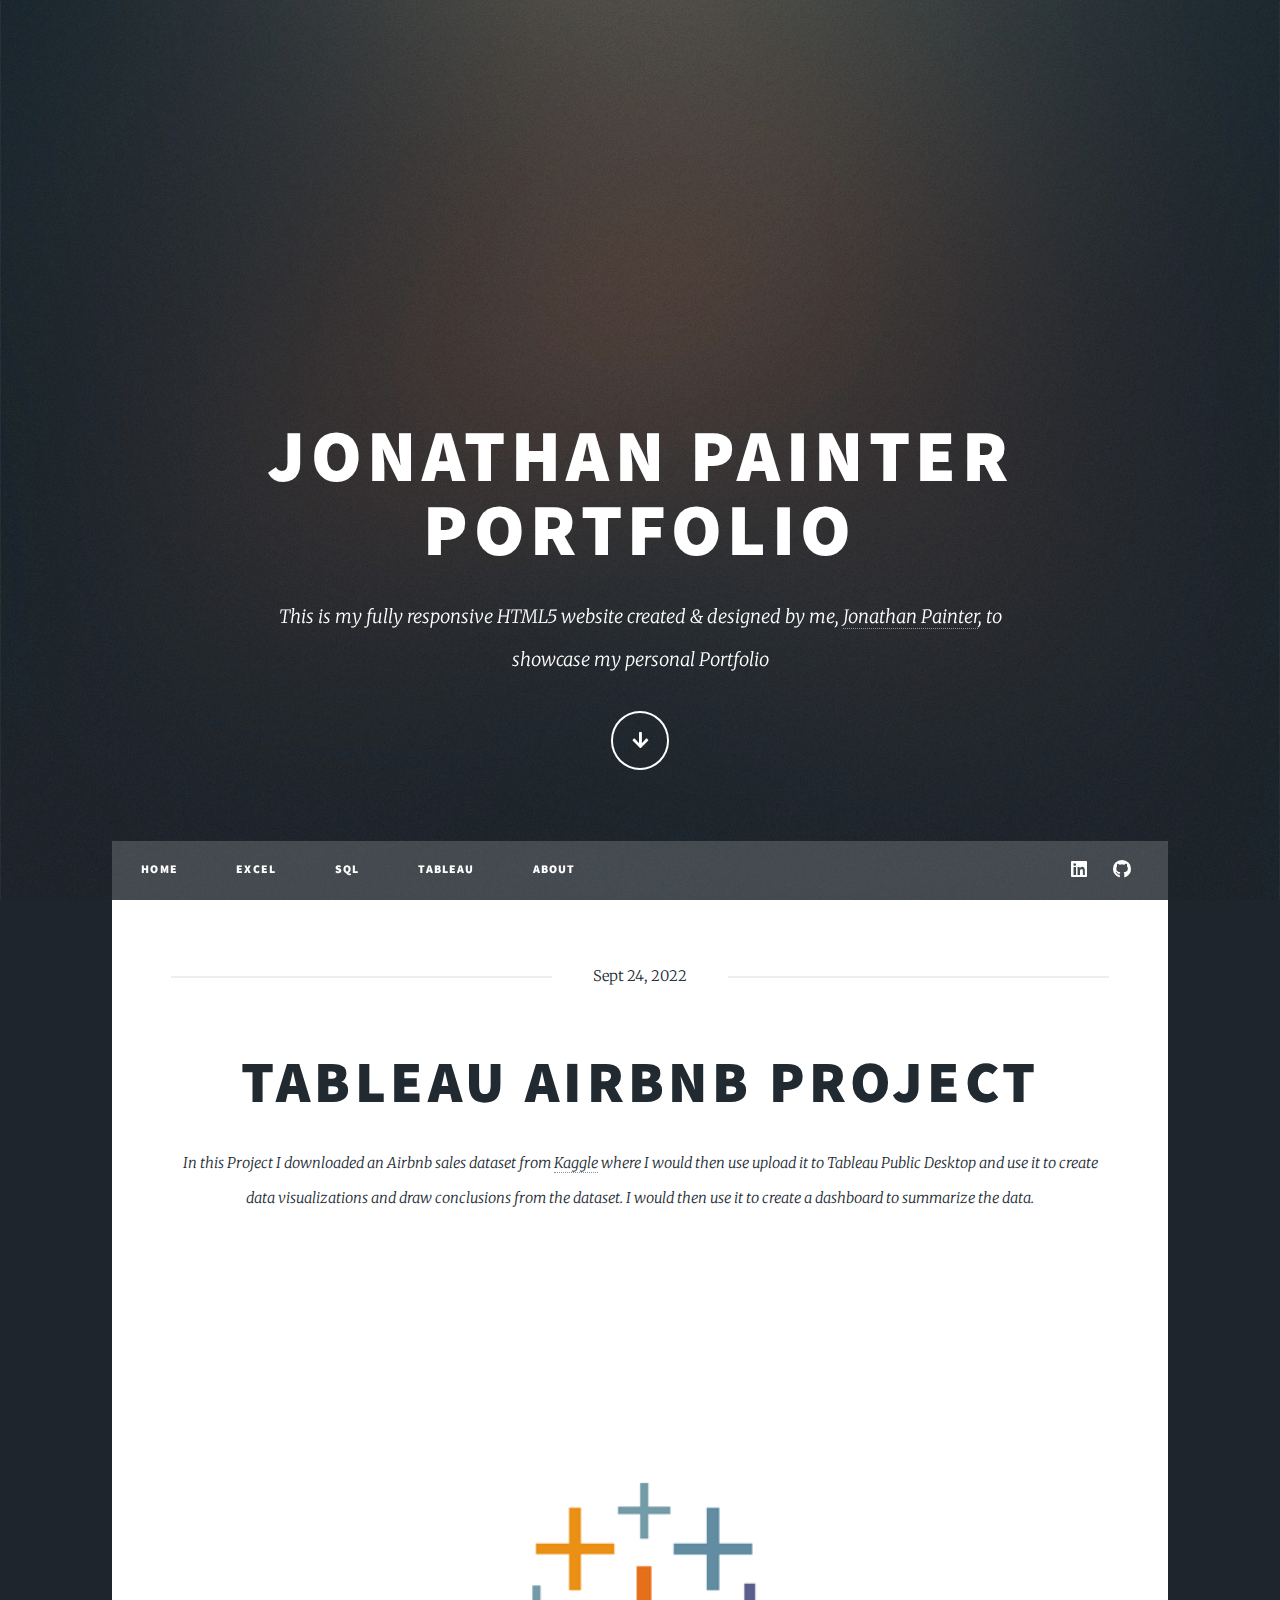
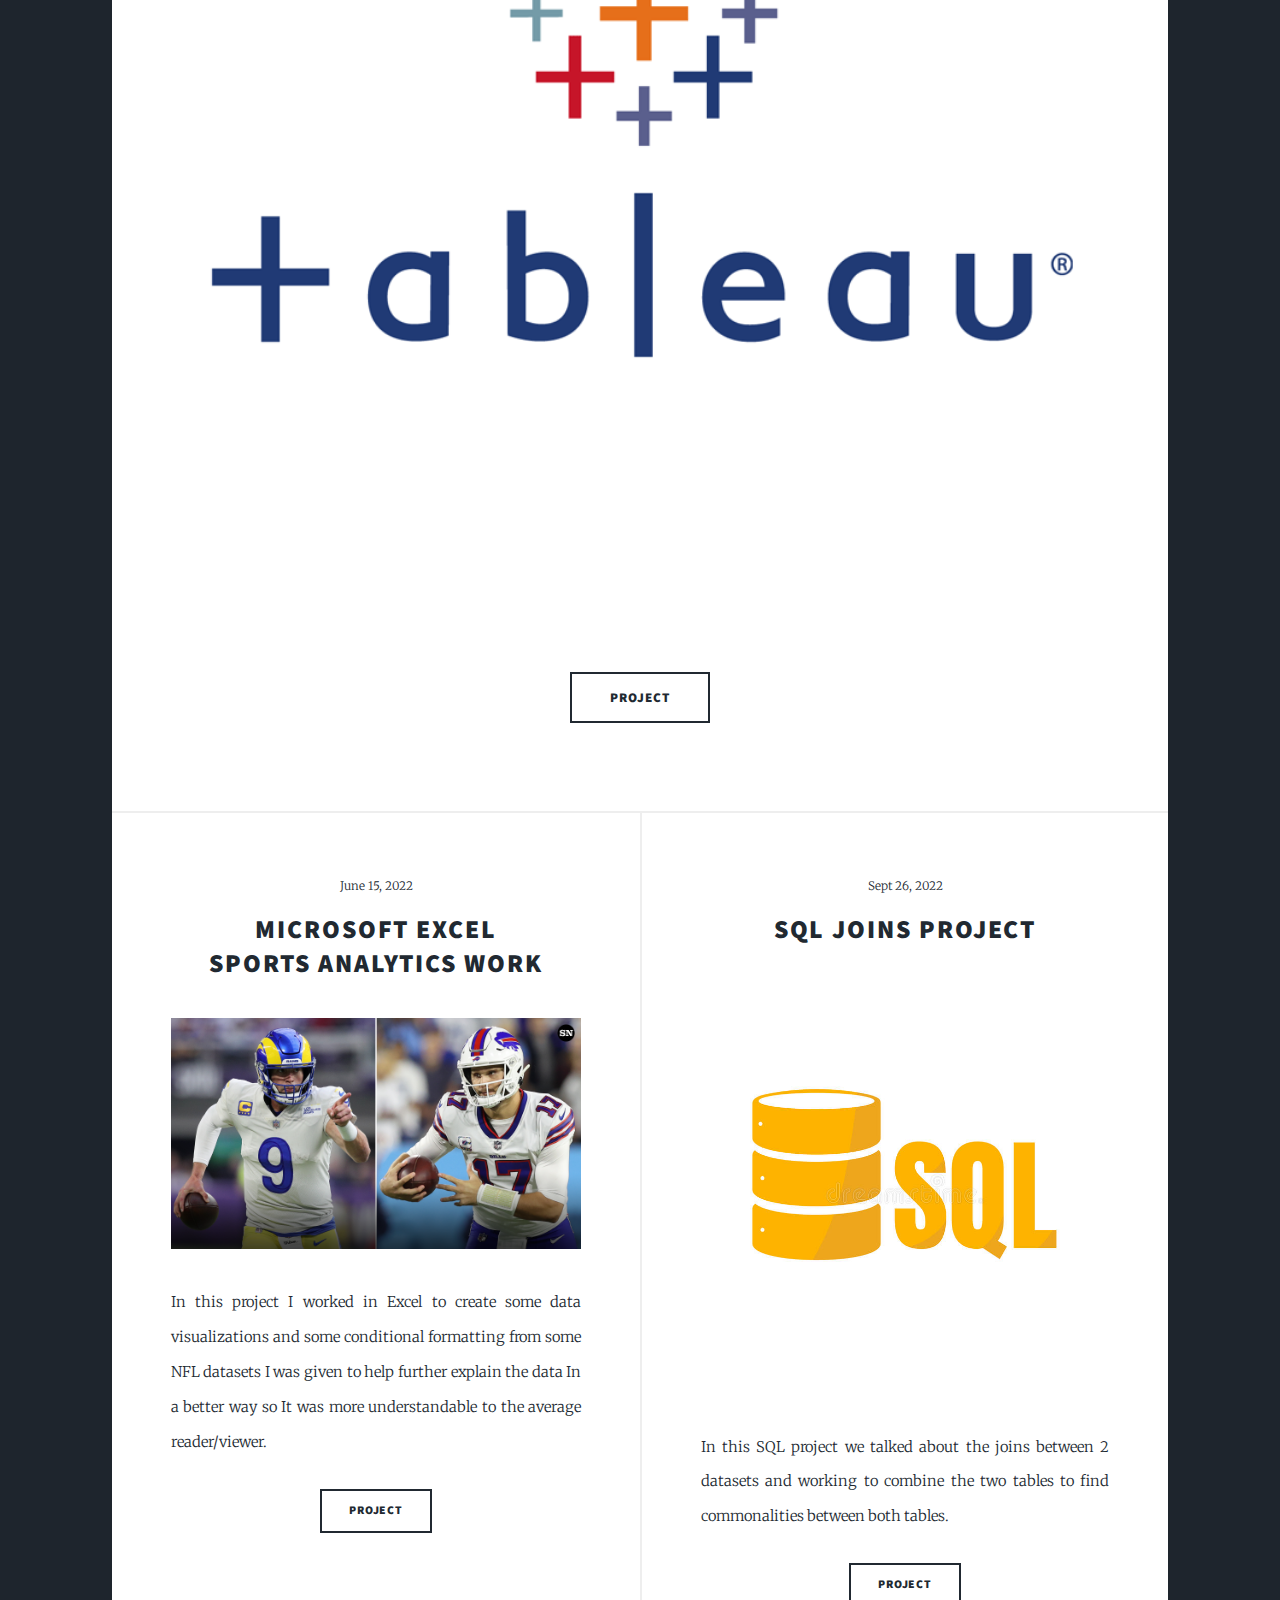
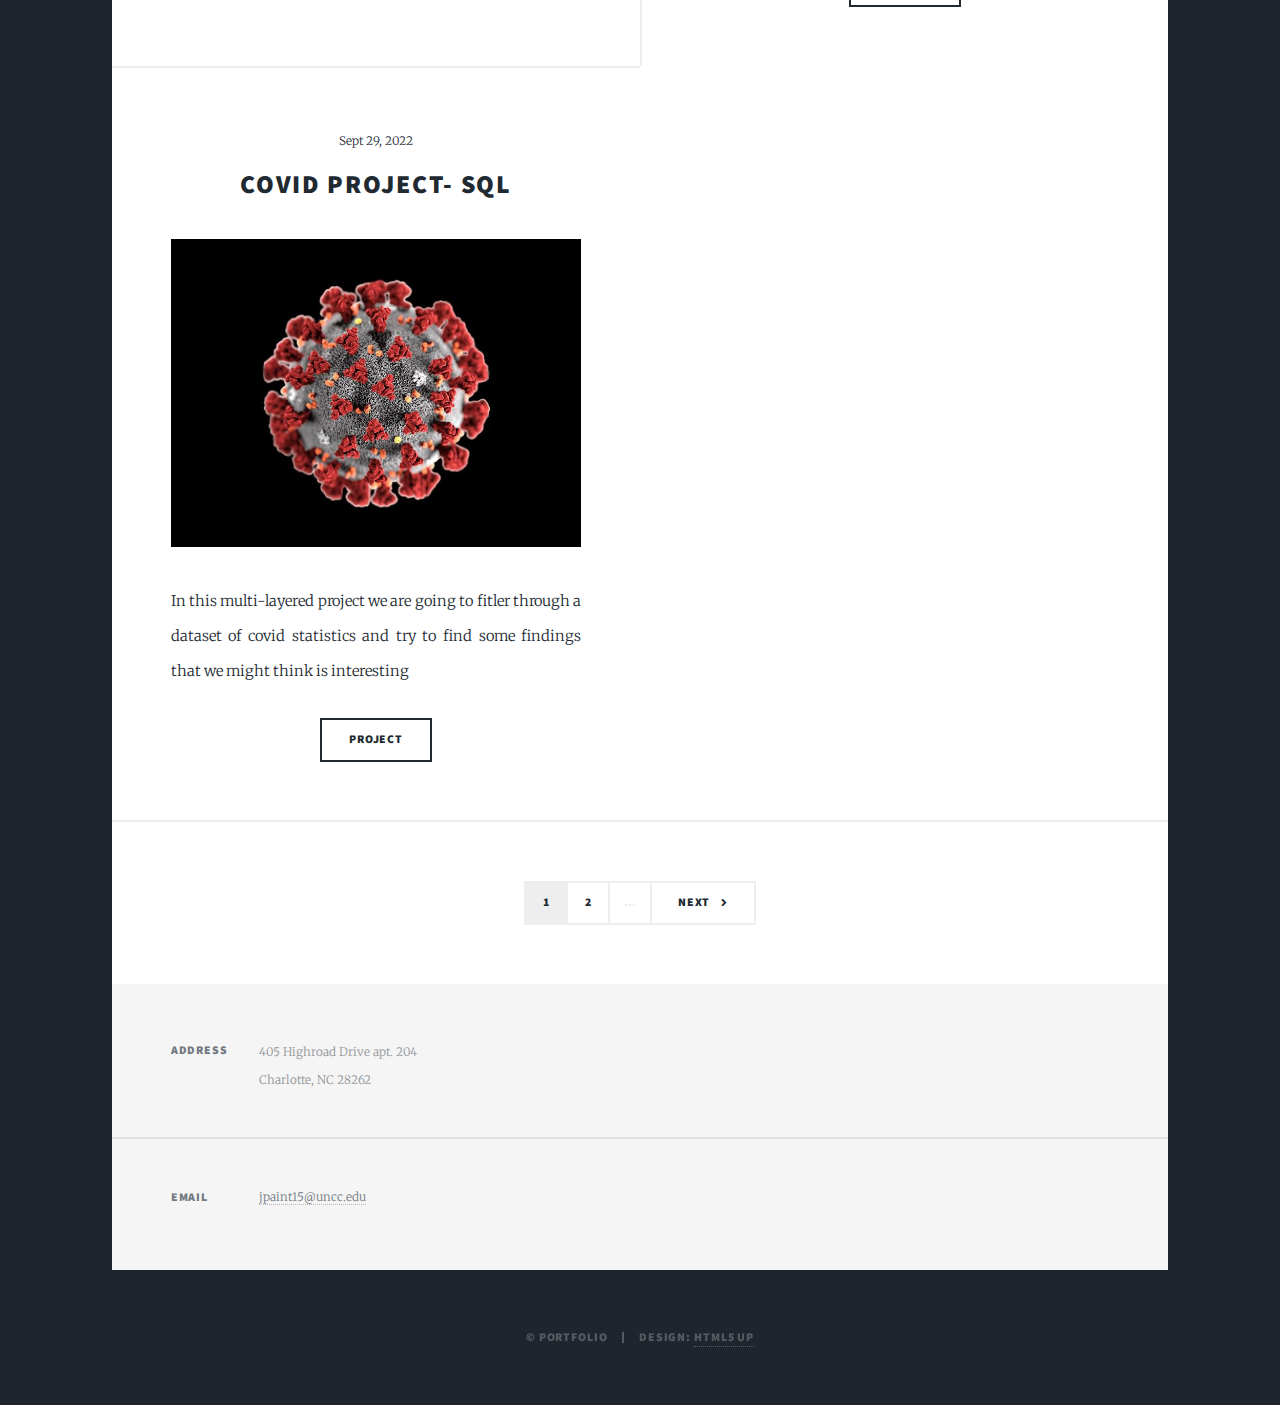
==== commit 4d5cf1c4: "main" ====
--- a/index.html
+++ b/index.html
@@ -103,14 +103,16 @@
 								</article>
 								<article>
 									<header>
-										<span class="date">Experienced in Python</span>
-										<h2><a href="#">Python Project<br />
+										<span class="date">Sept 29, 2022</span>
+										<h2><a href="covidSql.html">Covid Project- SQL<br />
 										</a></h2>
 									</header>
-									<a href="#" class="image fit"><img src="images/pic04.jpg" alt="" /></a>
-									<p>Donec eget ex magna. In terdum et malesuada fames ac ante ipsum primis in faucibus. Pellentesque venenatis dolor imperdiet dolor mattis sagittis magna etiam.</p>
+									<a href="covidSql.html" class="image fit"><img src="images/covid.jpeg" alt="" /></a>
+									<p>In this multi-layered project we are going to fitler through a dataset of covid statistics and try to find some
+										findings that we might think is interesting
+									</p>
 									<ul class="actions special">
-										<li><a href="#" class="button">Project</a></li>
+										<li><a href="covidSql.html" class="button">Project</a></li>
 									</ul>
 								</article>
 								
--- a/assets/css/main.css
+++ b/assets/css/main.css
@@ -4620,7 +4620,6 @@
 			right: 0;
 			text-align: right;
 			top: 0;
-			vertical-align: middle;
 			width: 7rem;
 		}
 
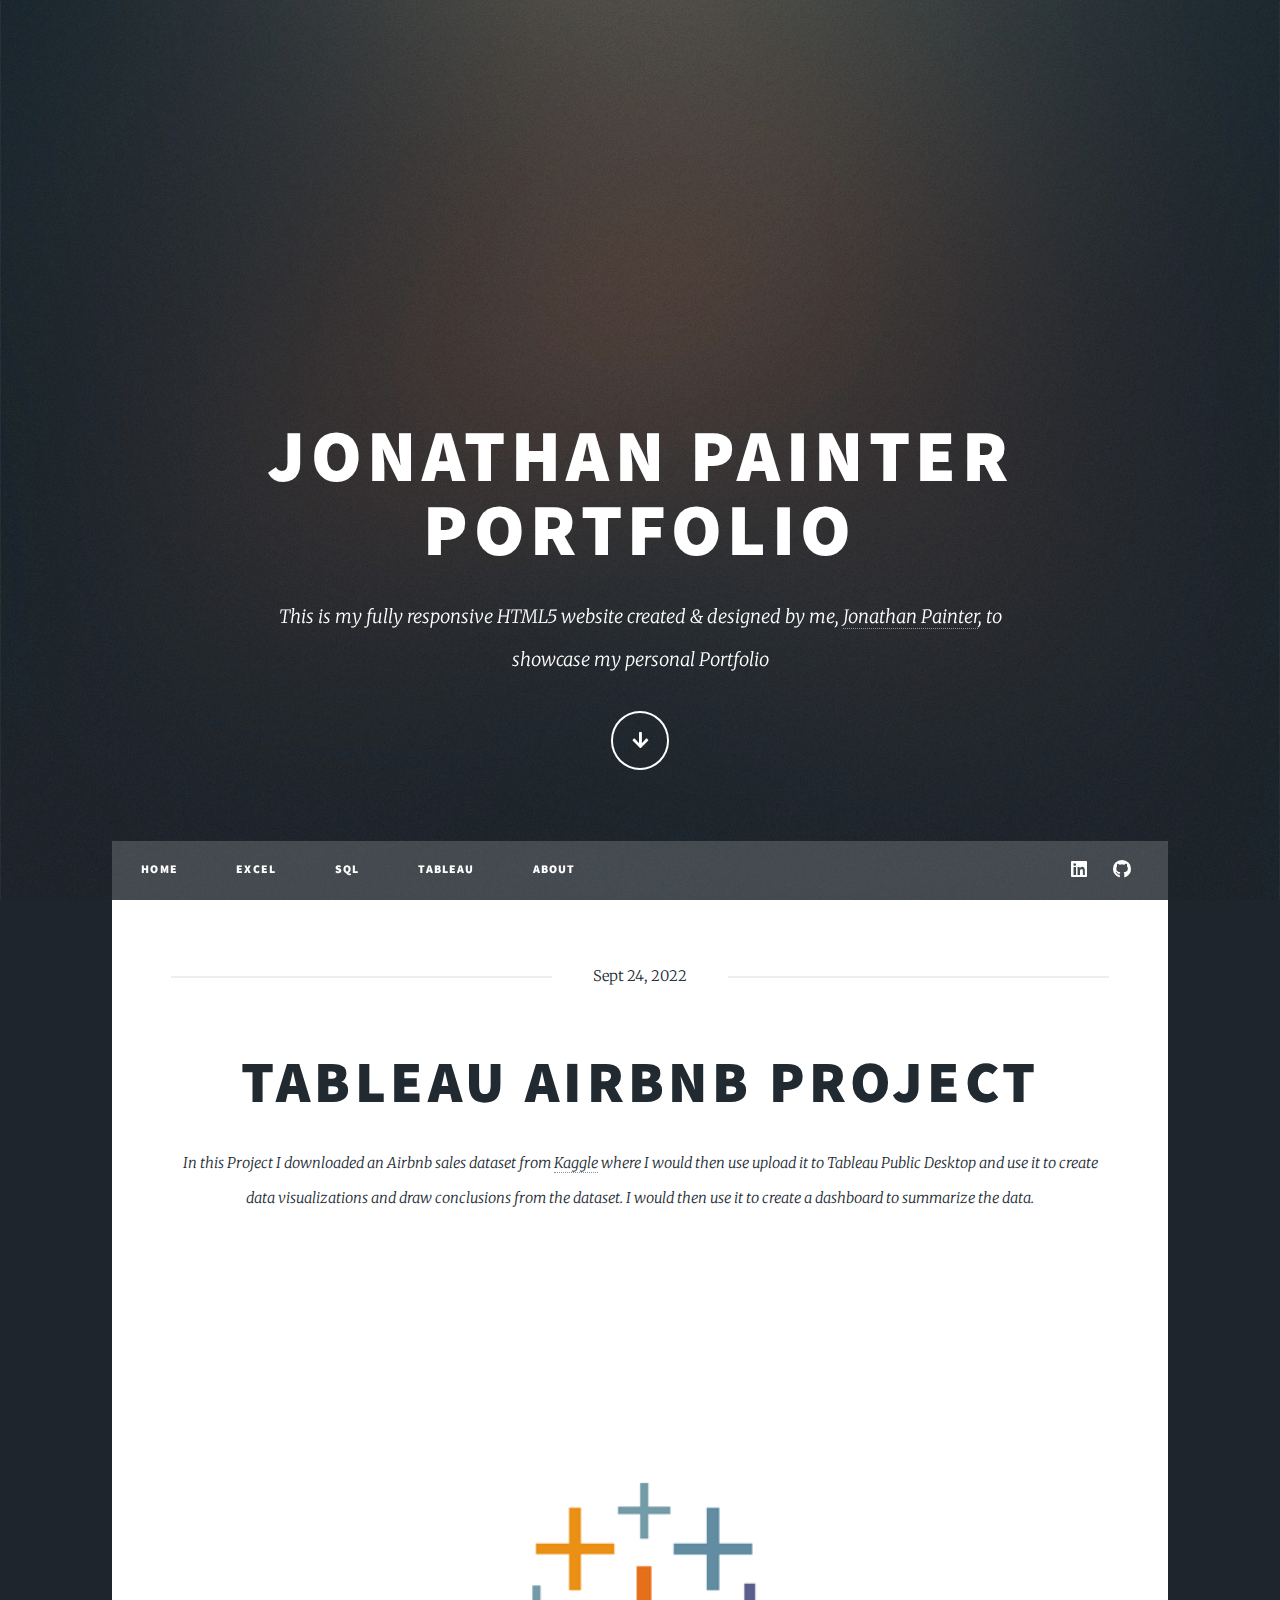
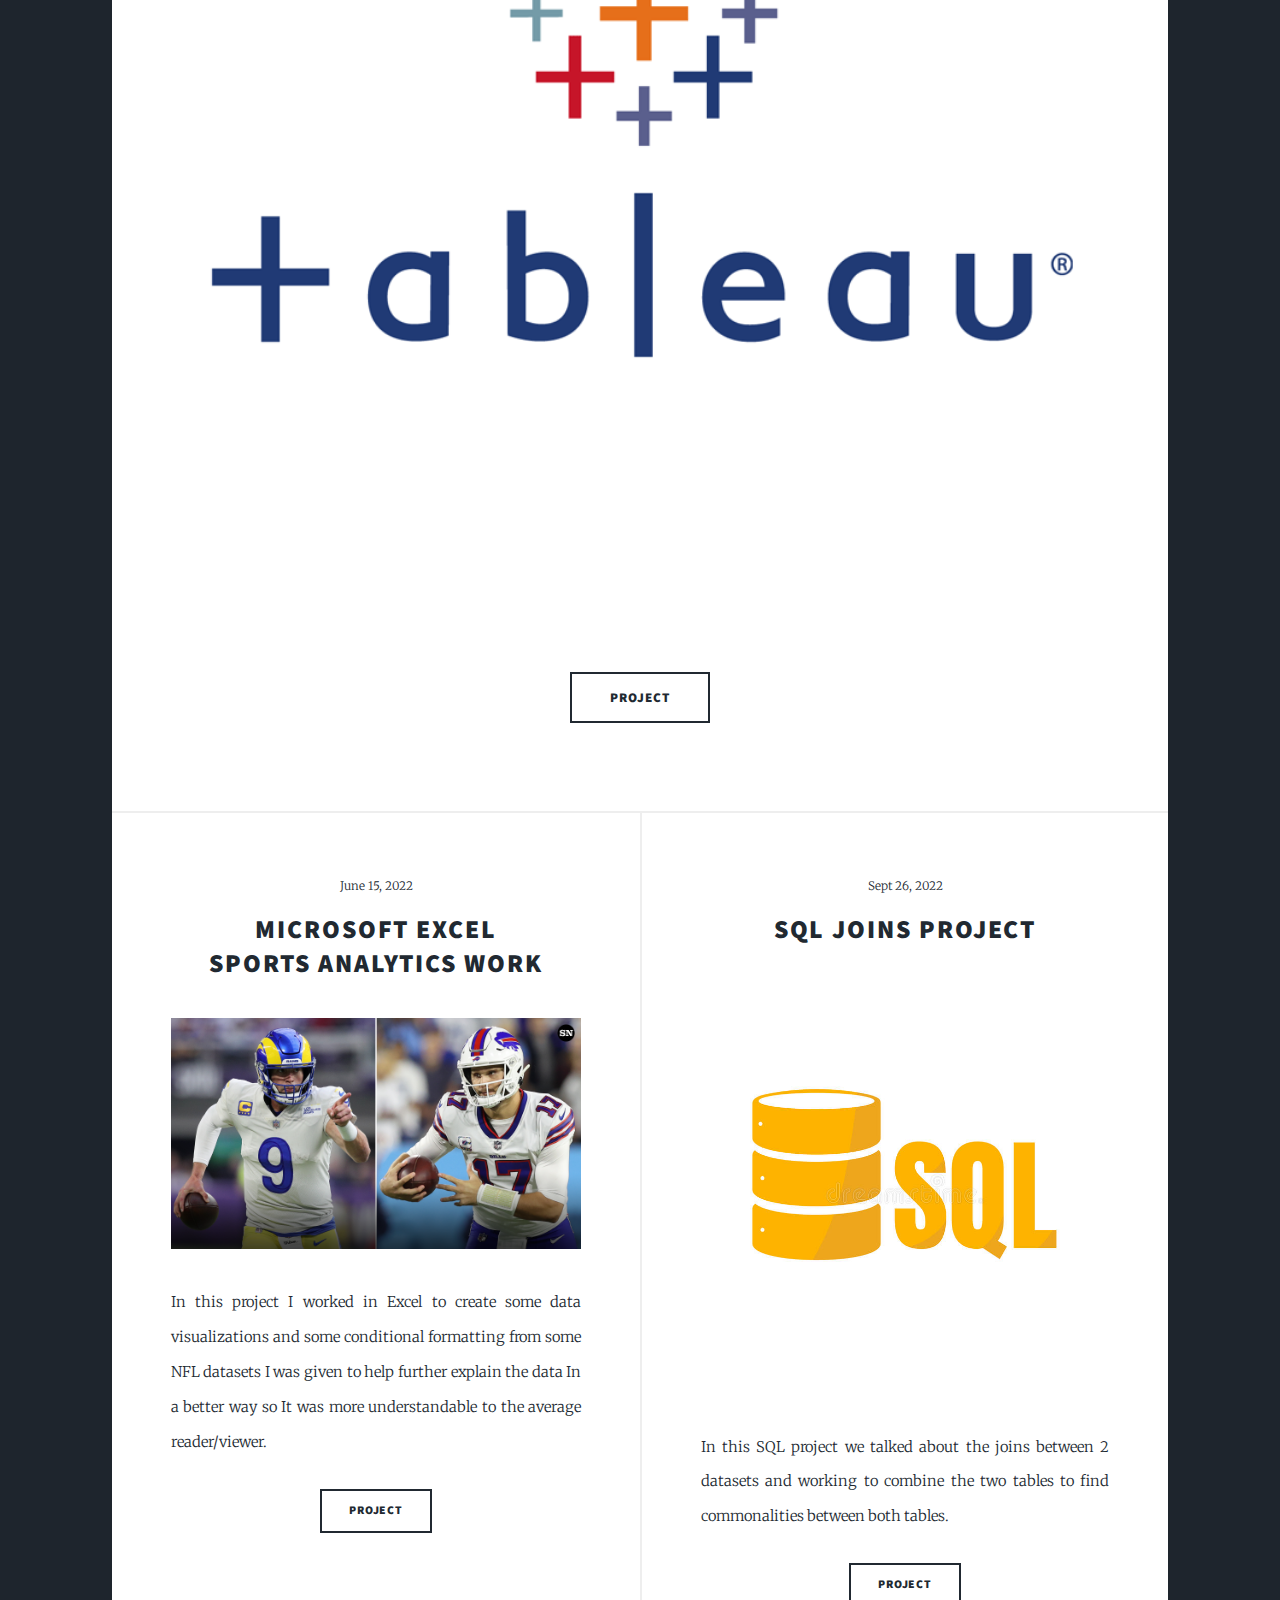
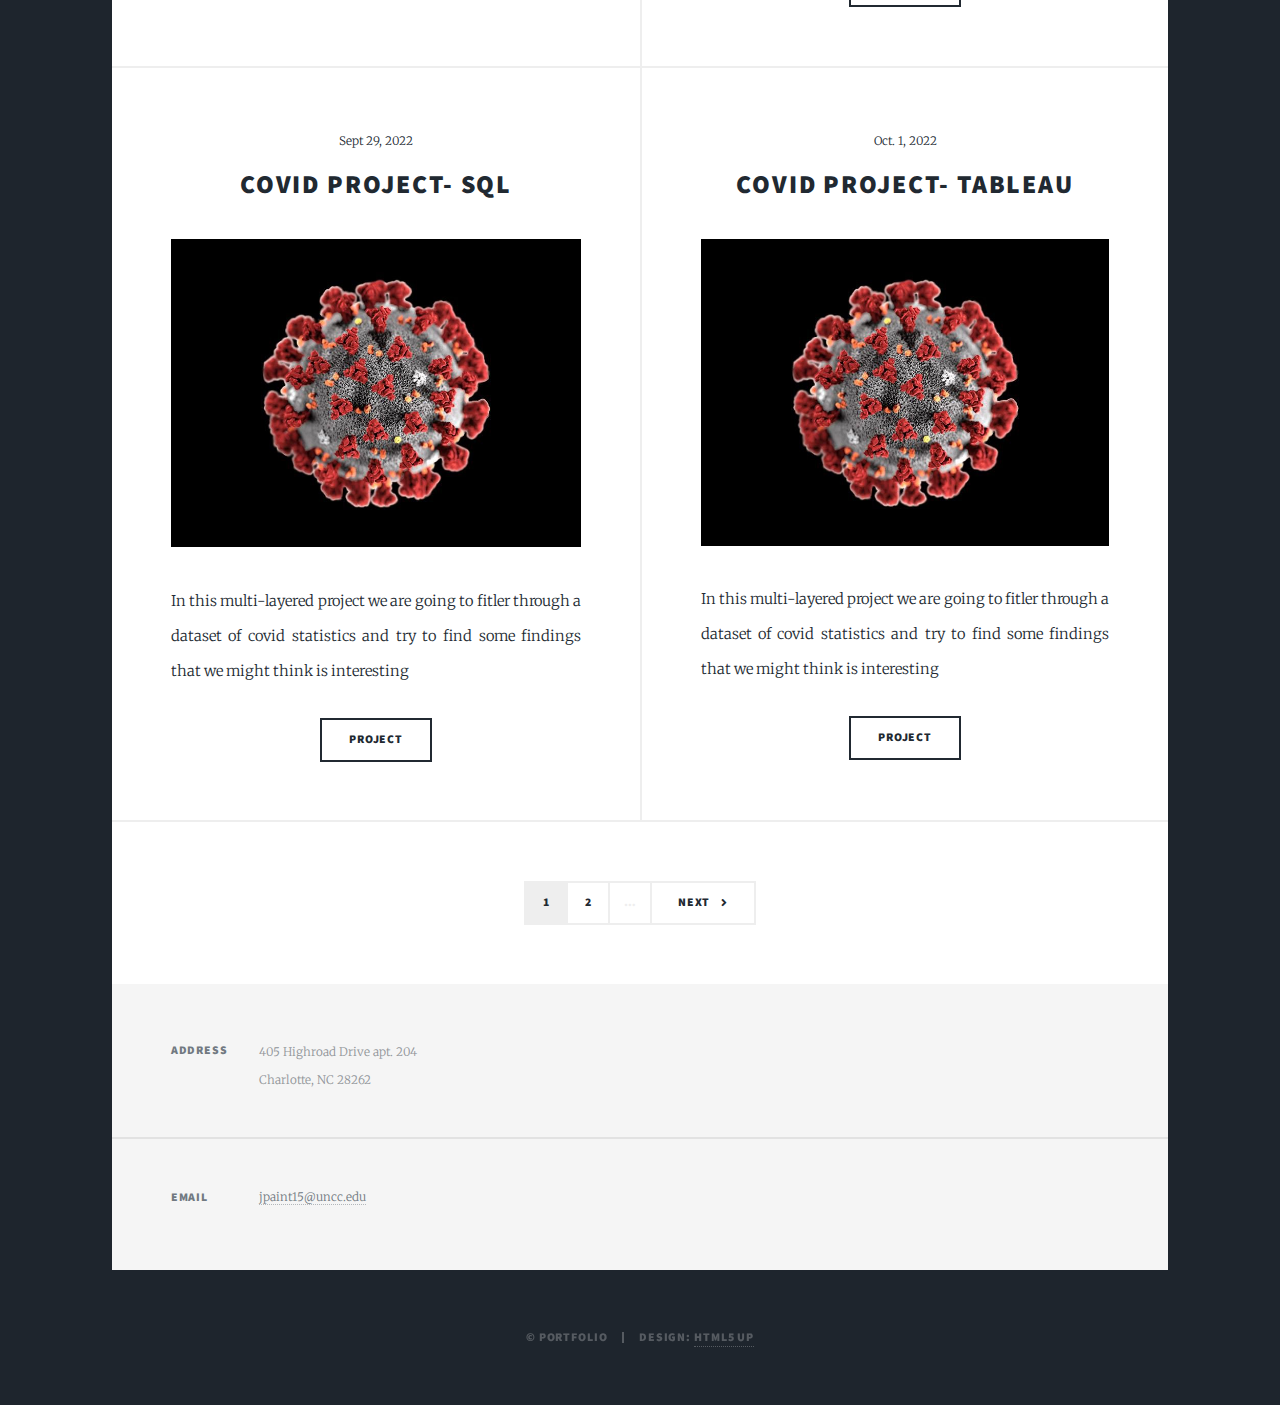
==== commit 4714ae2f: "C" ====
--- a/index.html
+++ b/index.html
@@ -115,6 +115,20 @@
 										<li><a href="covidSql.html" class="button">Project</a></li>
 									</ul>
 								</article>
+								<article>
+									<header>
+										<span class="date">Oct. 1, 2022</span>
+										<h2><a href="covidTableau.html">Covid Project- Tableau<br />
+										</a></h2>
+									</header>
+									<a href="covidTableau.html" class="image fit"><img src="images/covid.jpeg" alt="" /></a>
+									<p>In this multi-layered project we are going to fitler through a dataset of covid statistics and try to find some
+										findings that we might think is interesting
+									</p>
+									<ul class="actions special">
+										<li><a href="covidTableau.html" class="button">Project</a></li>
+									</ul>
+								</article>
 								
 							</section>
 
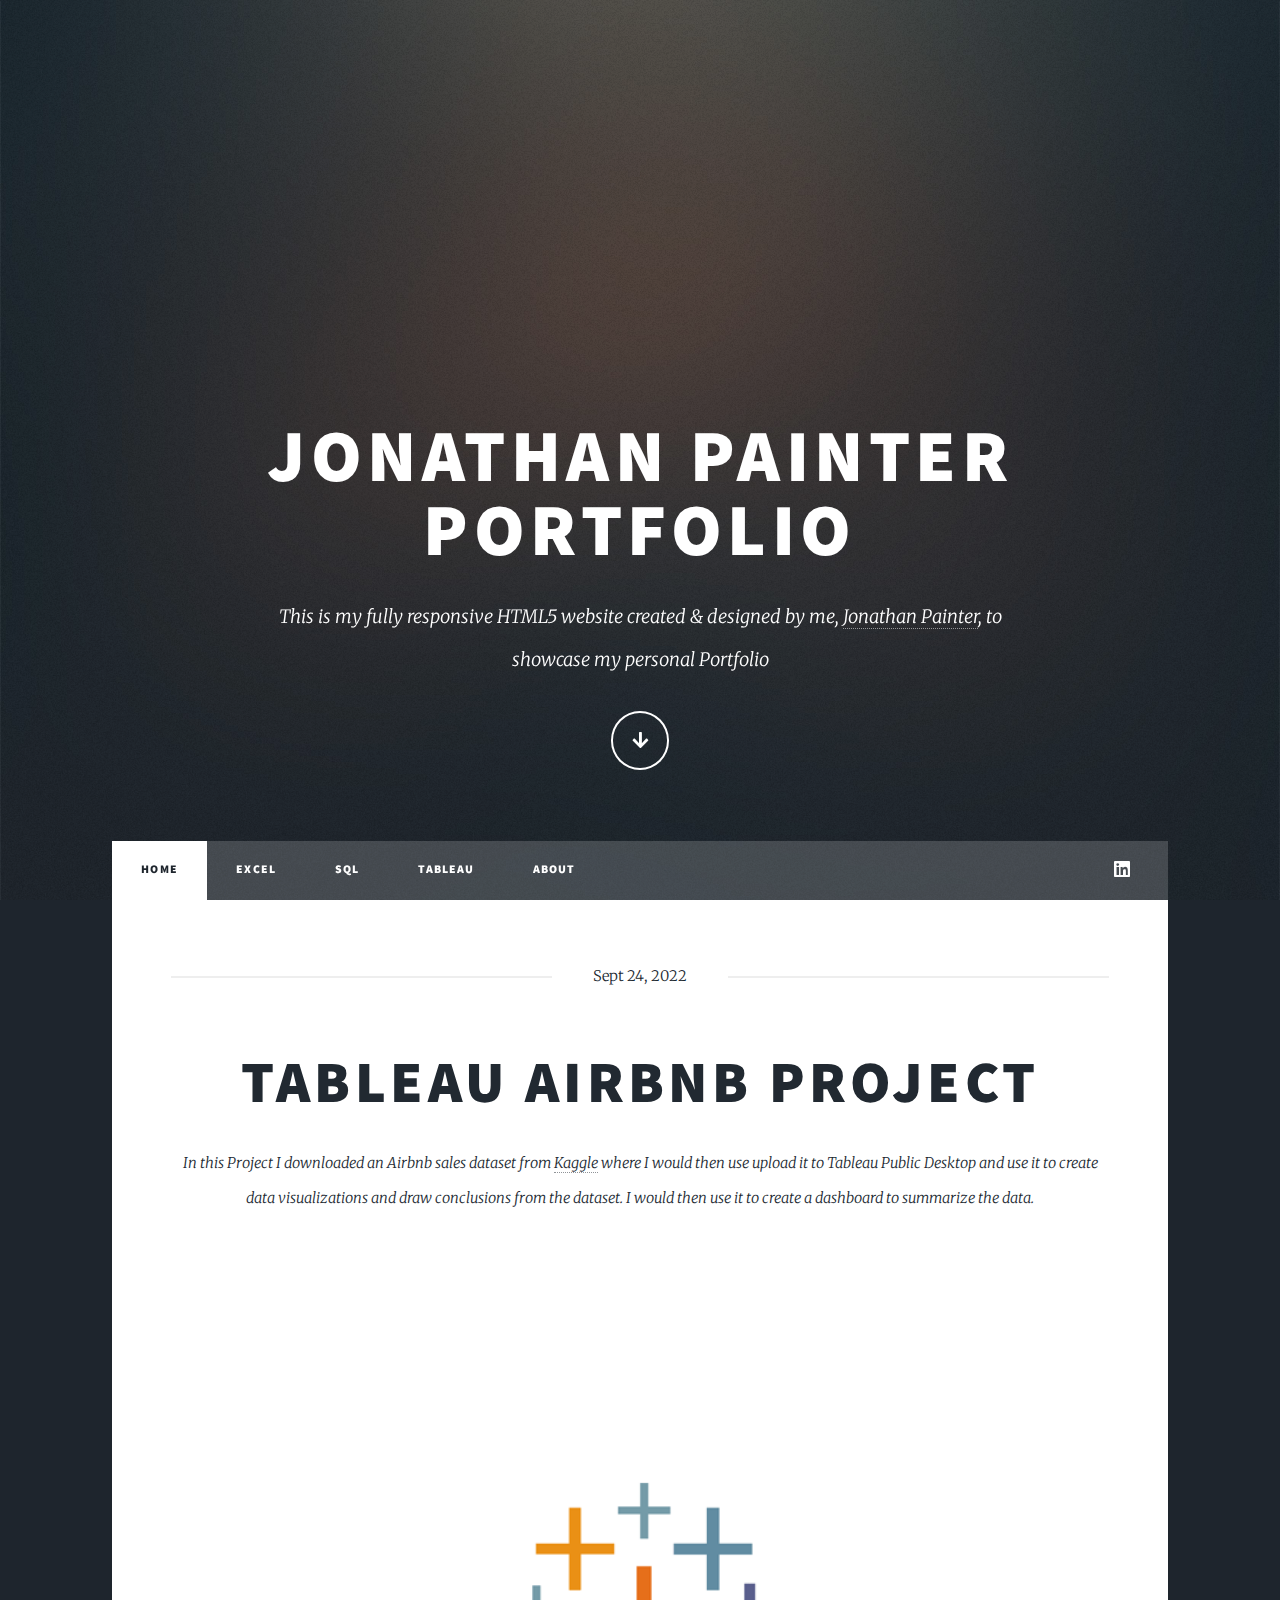
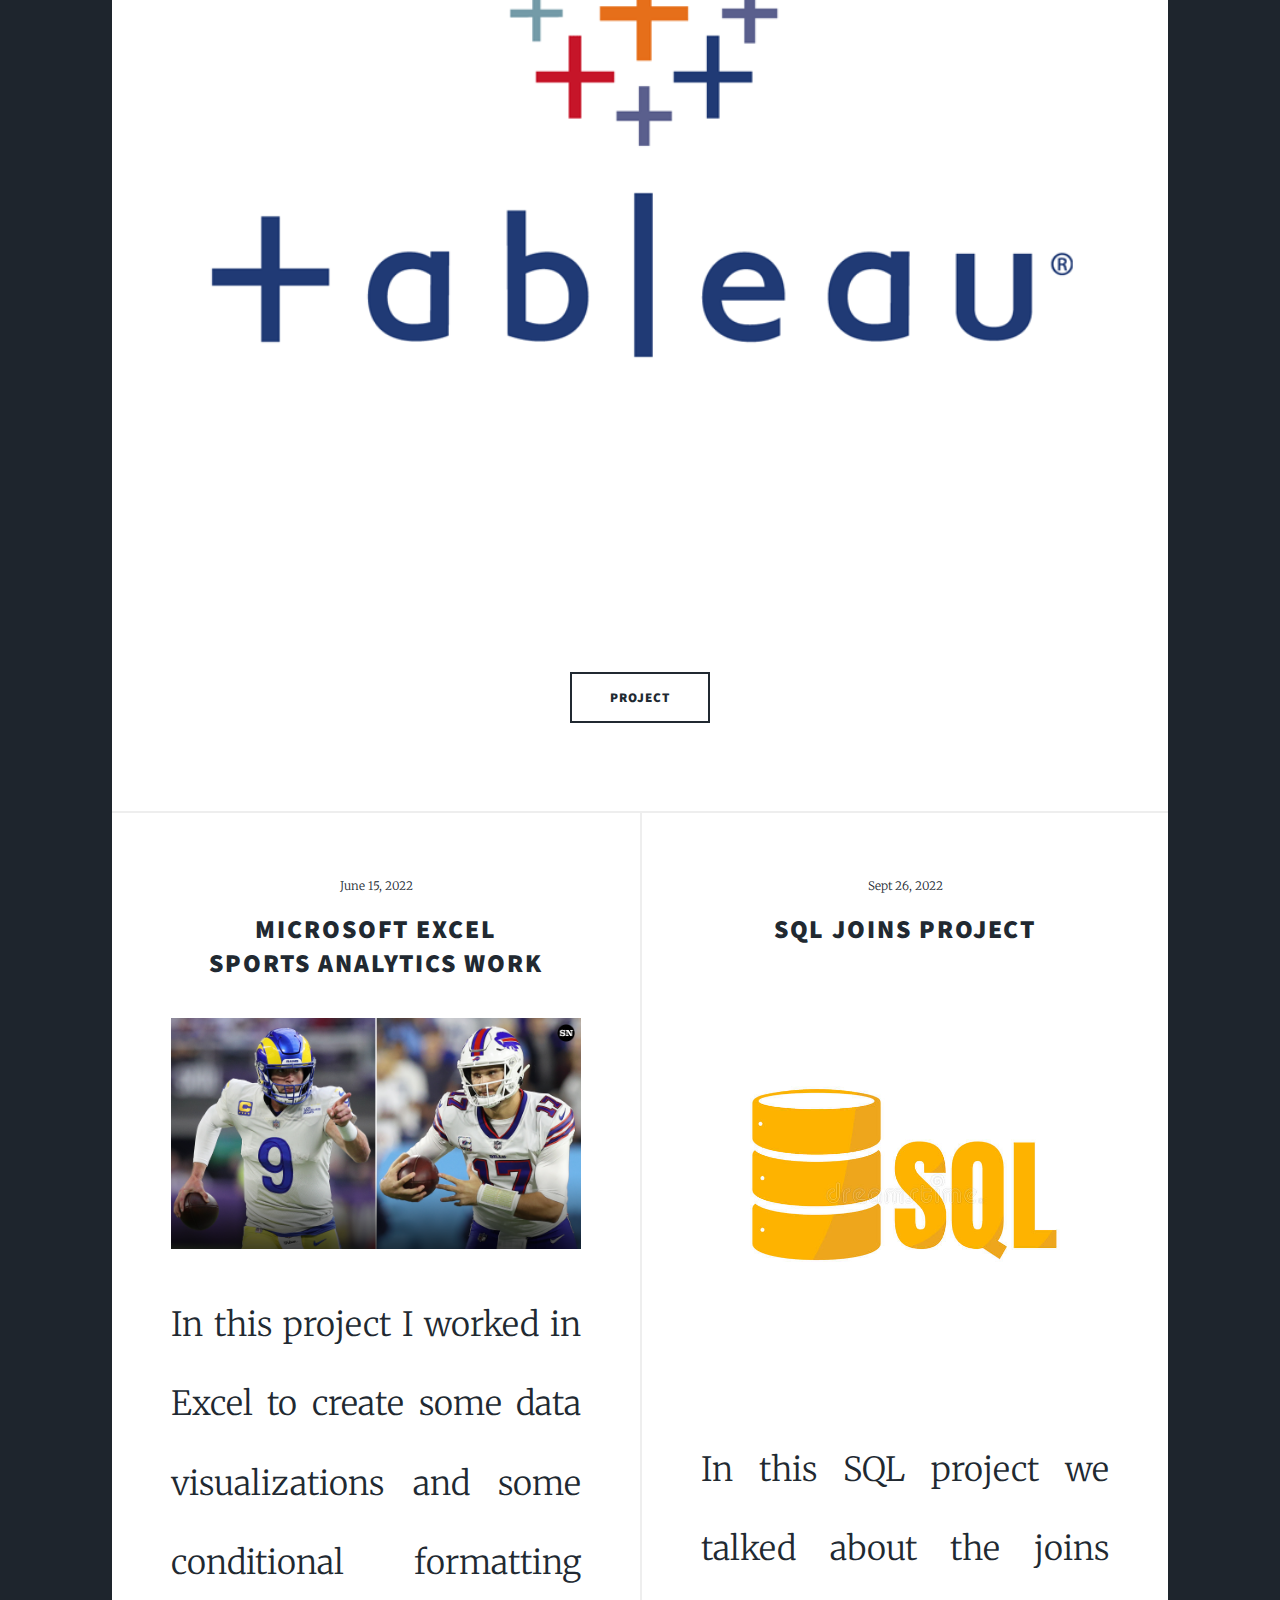
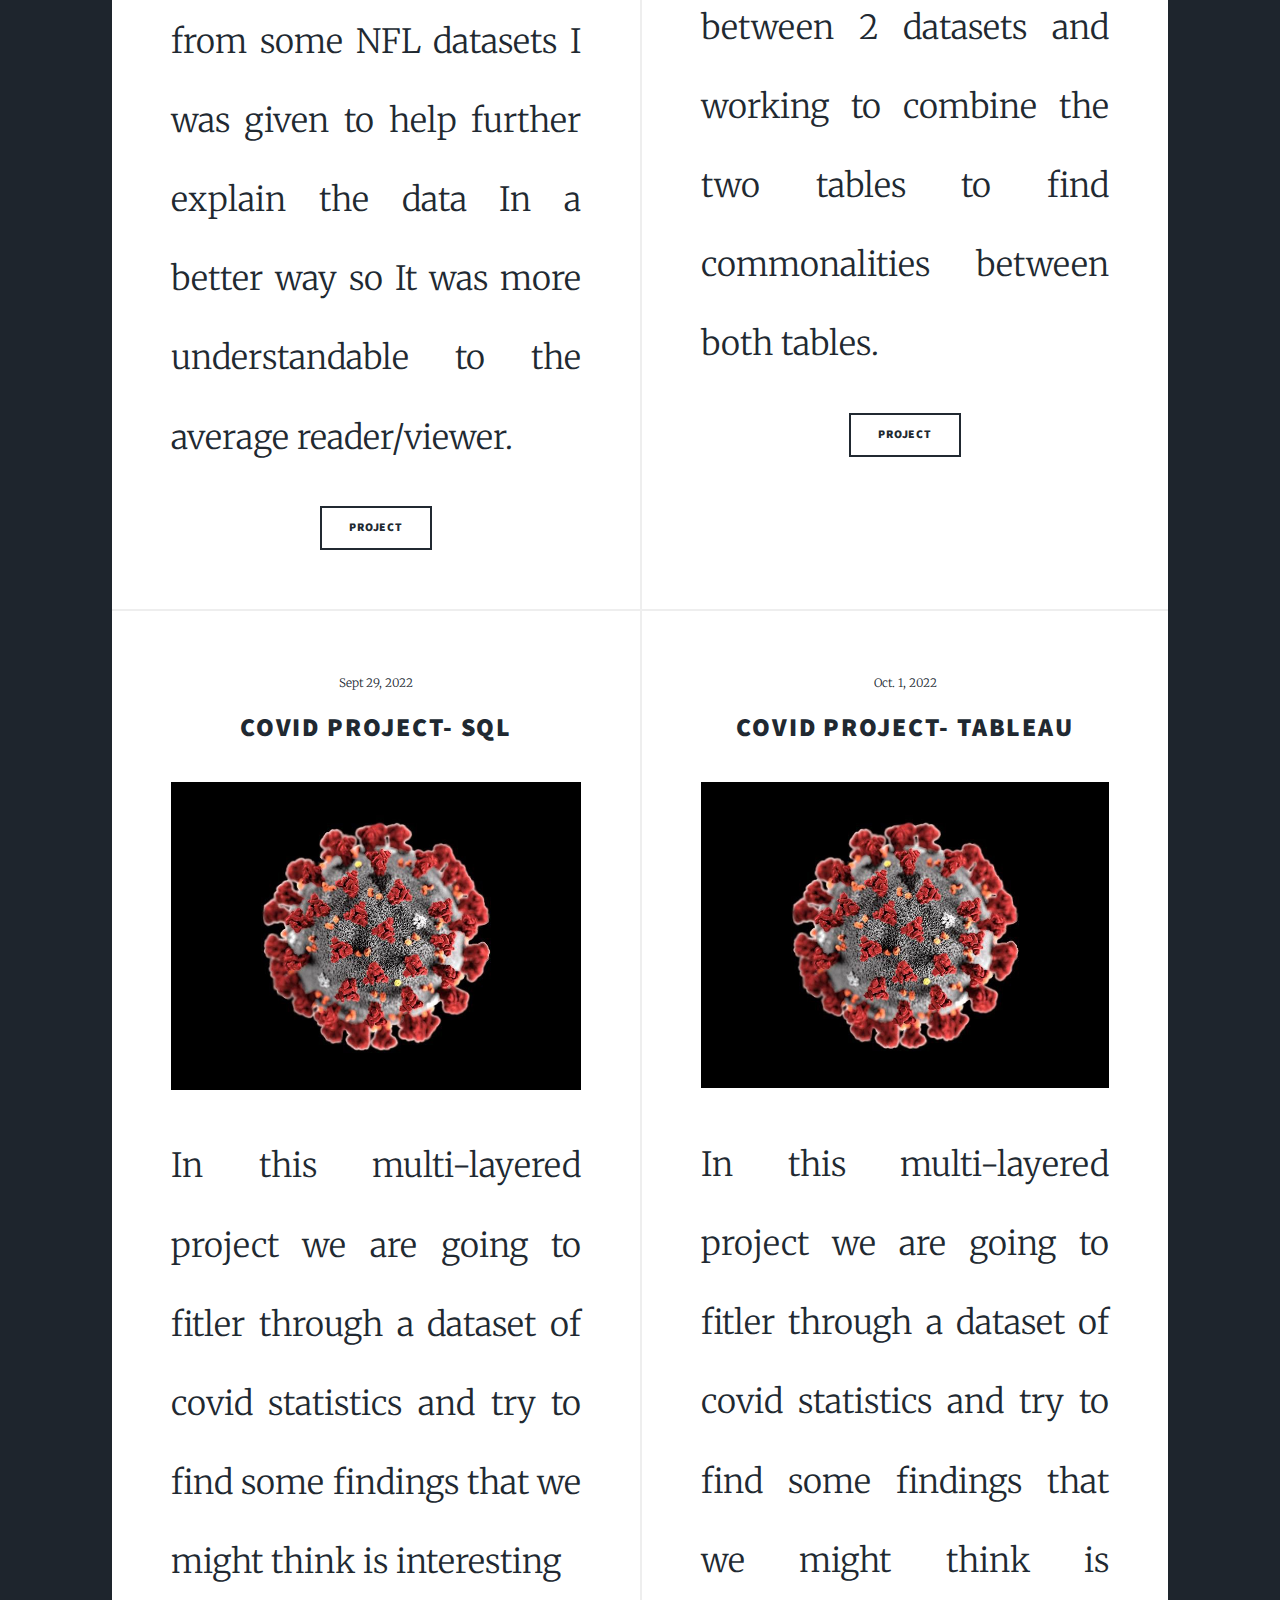
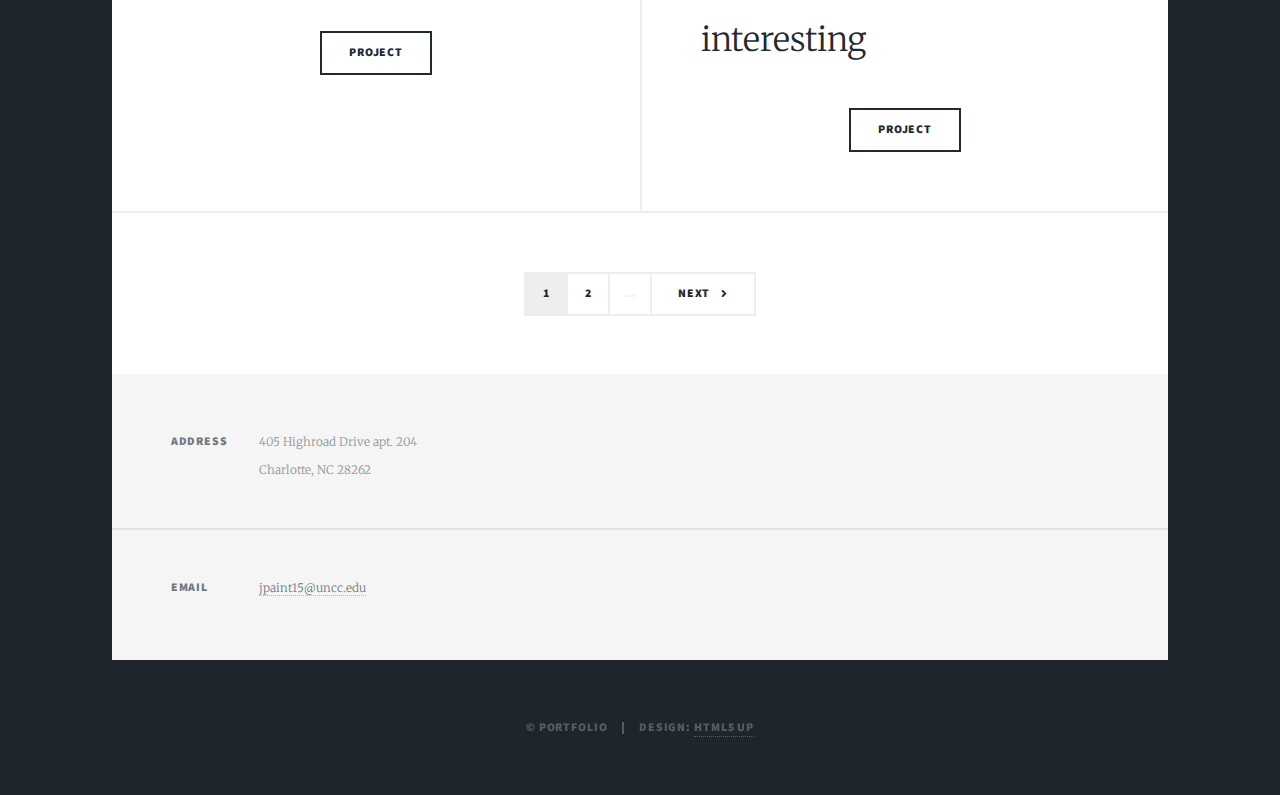
==== commit 28cf3e0d: "Update index.html" ====
--- a/index.html
+++ b/index.html
@@ -36,15 +36,14 @@
 				<!-- Nav -->
 					<nav id="nav">
 						<ul class="links">
-							<li class="in-active"><a href="index.html">Home</a></li>
+							<li class="active"><a href="index.html">Home</a></li>
 							<li><a href="excel.html">Excel</a></li>
 							<li><a href="sql.html">SQL</a></li>
 							<li><a href="tableau.html">Tableau</a></li>
 							<li><a href="about.html">About</a></li>
 						</ul>
 						<ul class="icons">
-							<li><a href="#" class="icon brands fa-linkedin"><a class="active" href="https://www.linkedin.com/in/jonathan-painter-15430a223/"></a></a></li>
-							<li><a href="#" class="icon brands fa-github"><span class="label">GitHub</span></a></li>
+							<li><a class="icon brands fa-linkedin"><a class="active" href="https://www.linkedin.com/in/jonathan-painter-15430a223/"></a></a></li>
 						</ul>
 					</nav>
 
--- a/assets/css/main.css
+++ b/assets/css/main.css
@@ -116,7 +116,7 @@
 /* Type */
 
 	html {
-		font-size: 16pt;
+		font-size: 25pt;
 	}
 
 		@media screen and (max-width: 1680px) {
@@ -178,6 +178,7 @@
 	p {
 		text-align: justify;
 		margin: 0 0 2rem 0;
+		font-size: 25pt;
 	}
 
 	h1, h2, h3, h4, h5, h6 {
